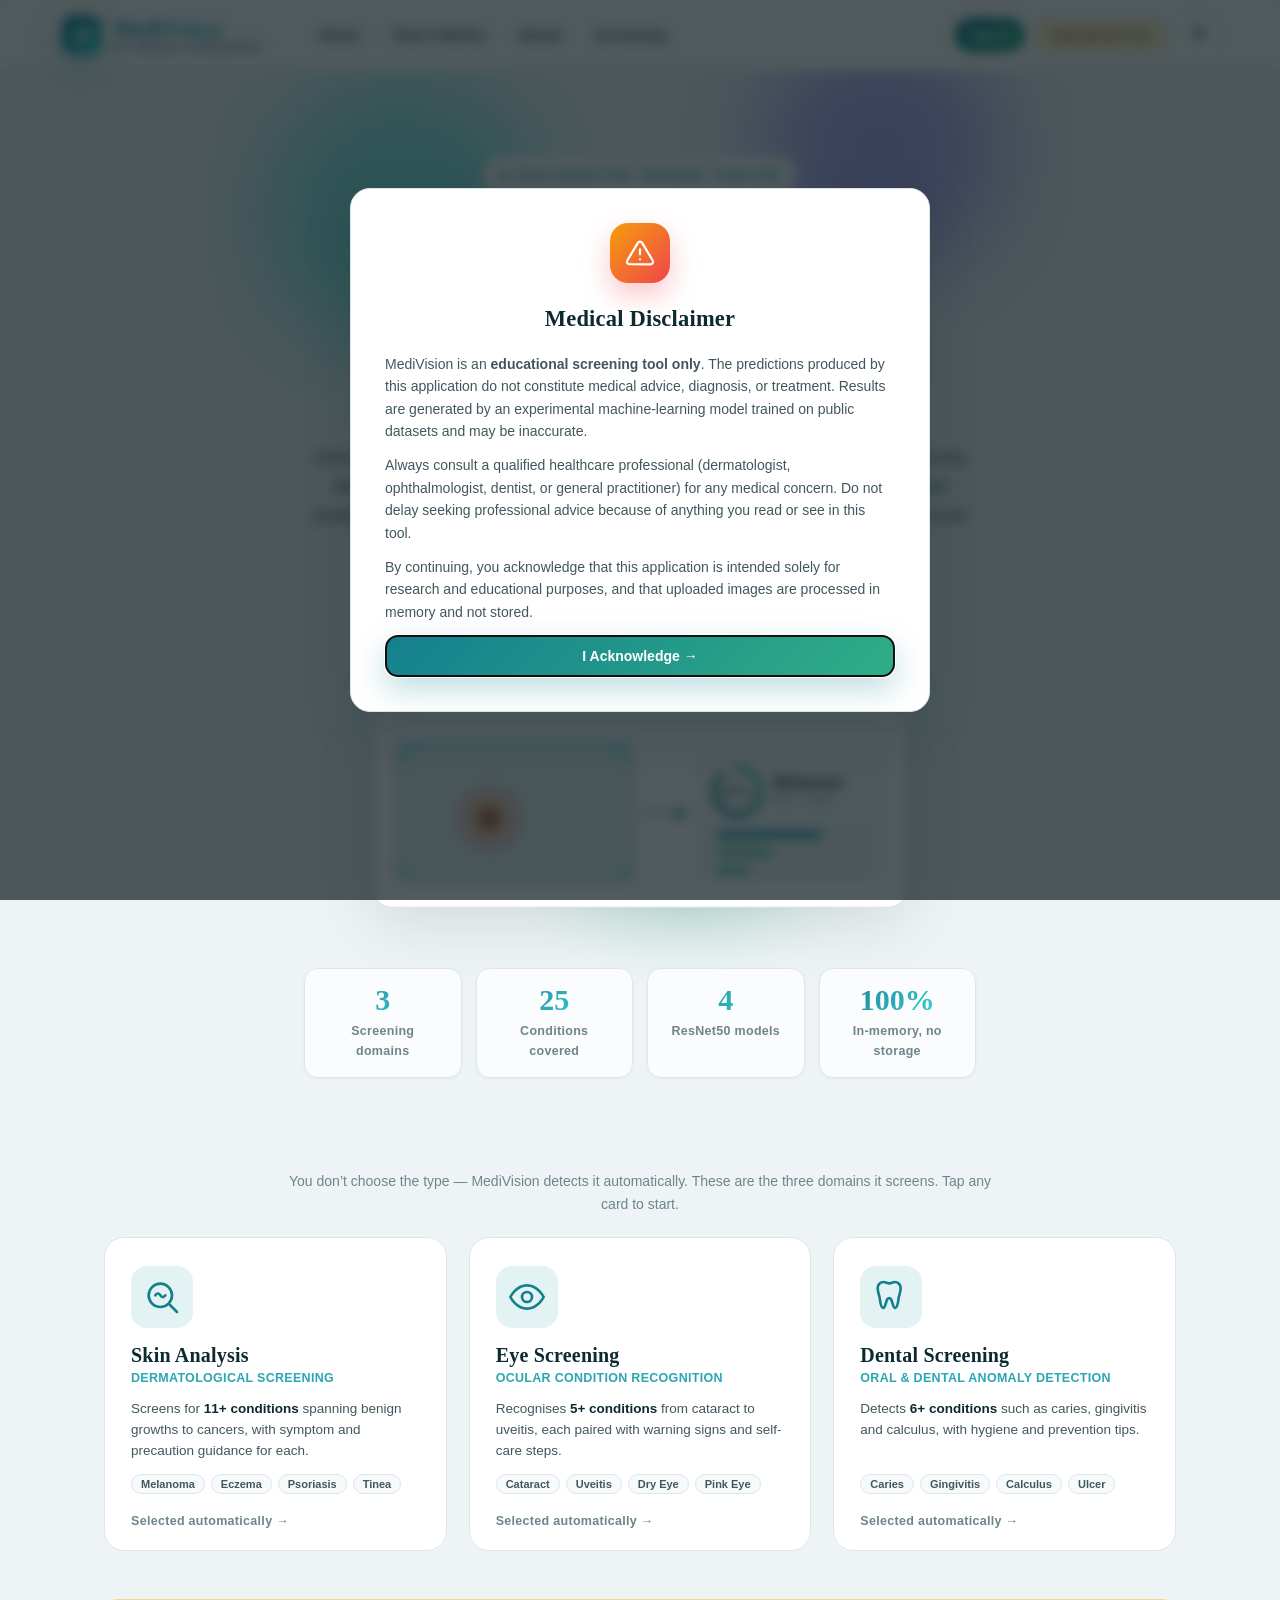
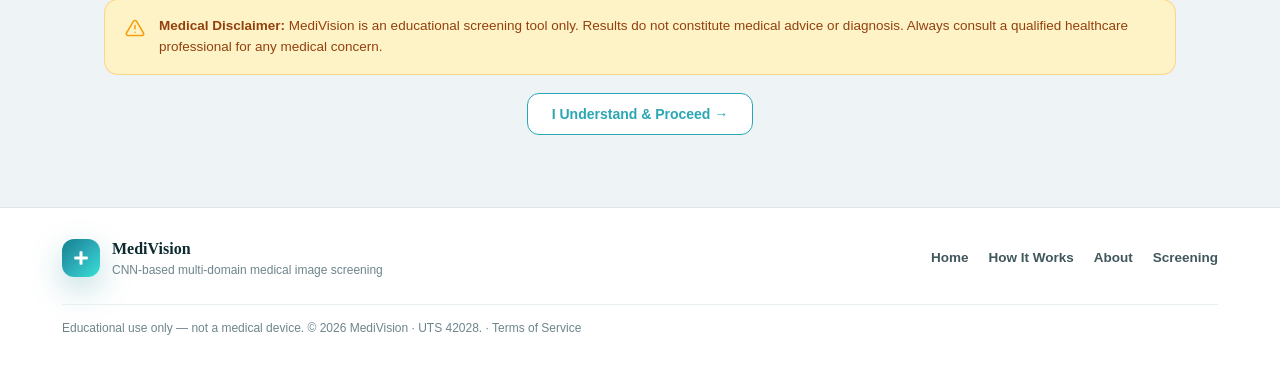
==== frontend/index.html @ 8c98d2e4 "MediVision v2.0 - AI medical image screening" ====
<!DOCTYPE html>
<html lang="en" data-theme="light">
<head>
  <meta charset="UTF-8" />
  <meta name="viewport" content="width=device-width, initial-scale=1.0" />
  <meta name="description" content="MediVision — an educational AI tool that screens skin, eye, and dental images with multi-domain ResNet50 CNNs, returning Grad-CAM explanations, common symptoms, and precautions." />
  <meta name="theme-color" content="#14808E" />
  <link rel="icon" href="data:image/svg+xml,%3Csvg xmlns='http://www.w3.org/2000/svg' viewBox='0 0 32 32'%3E%3Crect width='32' height='32' rx='8' fill='%2314808E'/%3E%3Crect x='13' y='6' width='6' height='20' rx='2' fill='white'/%3E%3Crect x='6' y='13' width='20' height='6' rx='2' fill='white'/%3E%3C/svg%3E" />
  <title>MediVision &mdash; AI Medical Image Screening</title>
  <link rel="stylesheet" href="css/styles.css?v=2" />
  <link rel="stylesheet" href="css/auth.css?v=2" />
</head>
<body>

  <!-- Medical-motif background layer -->
  <div class="med-bg" aria-hidden="true">
    <svg width="100%" height="100%" preserveAspectRatio="xMidYMid slice">
      <defs>
        <pattern id="medpat" width="150" height="150" patternUnits="userSpaceOnUse">
          <g fill="none" stroke="currentColor" stroke-width="2" stroke-linecap="round" stroke-linejoin="round">
            <path d="M22 12v14 M15 19h14"/>
            <path d="M64 104h13l5-15l9 28l6-13h13"/>
            <circle cx="118" cy="34" r="11"/>
            <circle cx="118" cy="34" r="3"/>
            <path d="M28 64c16 9 16 22 0 31 M50 64c-16 9-16 22 0 31"/>
            <path d="M30 71h18 M29 79h20 M30 87h18"/>
            <path d="M104 120l8 8 8-8"/>
          </g>
        </pattern>
      </defs>
      <rect width="100%" height="100%" fill="url(#medpat)"/>
    </svg>
  </div>

  <!-- First-visit disclaimer modal -->
  <div id="disclaimer-modal" class="modal-overlay" aria-modal="true" role="dialog">
    <div class="modal-card">
      <div class="modal-icon" aria-hidden="true">
        <svg viewBox="0 0 24 24" fill="none" stroke="currentColor" stroke-width="1.8"
             stroke-linecap="round" stroke-linejoin="round" width="30" height="30">
          <path d="M10.29 3.86L1.82 18a2 2 0 0 0 1.71 3h16.94a2 2 0 0 0 1.71-3L13.71 3.86a2 2 0 0 0-3.42 0z"/>
          <line x1="12" y1="9" x2="12" y2="13"/><line x1="12" y1="17" x2="12.01" y2="17"/>
        </svg>
      </div>
      <h2>Medical Disclaimer</h2>
      <p>
        MediVision is an <strong>educational screening tool only</strong>. The predictions
        produced by this application do not constitute medical advice, diagnosis,
        or treatment. Results are generated by an experimental machine-learning
        model trained on public datasets and may be inaccurate.
      </p>
      <p>
        Always consult a qualified healthcare professional (dermatologist,
        ophthalmologist, dentist, or general practitioner) for any medical
        concern. Do not delay seeking professional advice because of anything
        you read or see in this tool.
      </p>
      <p>
        By continuing, you acknowledge that this application is intended solely
        for research and educational purposes, and that uploaded images are
        processed in memory and not stored.
      </p>
      <button id="ack-btn" class="btn btn-primary btn-block">I Acknowledge &rarr;</button>
    </div>
  </div>

  <!-- Navbar -->
  <nav class="navbar" role="navigation">
    <div class="nav-inner">
      <a class="brand" href="#" data-screen="home">
        <span class="brand-mark" aria-hidden="true">
          <svg viewBox="0 0 24 24" fill="currentColor" width="22" height="22">
            <rect x="10" y="3" width="4" height="18" rx="1"/><rect x="3" y="10" width="18" height="4" rx="1"/>
          </svg>
        </span>
        <span class="brand-name">MediVision<small>AI Image Screening</small></span>
      </a>

      <ul class="nav-links" id="nav-links">
        <li><a href="#" class="nav-link" data-screen="home">Home</a></li>
        <li><a href="#" class="nav-link" data-screen="how">How It Works</a></li>
        <li><a href="#" class="nav-link" data-screen="about">About</a></li>
        <li><a href="#" class="nav-link" data-screen="upload">Screening</a></li>
      </ul>

      <div class="nav-right">
        <span class="badge badge-amber">Educational Only</span>
        <button class="theme-toggle" id="theme-toggle" type="button"
                aria-label="Toggle dark mode" title="Toggle theme">
          <span class="icon-sun" aria-hidden="true">
            <svg viewBox="0 0 24 24" fill="none" stroke="currentColor" stroke-width="2"
                 stroke-linecap="round" stroke-linejoin="round" width="19" height="19">
              <circle cx="12" cy="12" r="4"/>
              <path d="M12 2v2M12 20v2M4.9 4.9l1.4 1.4M17.7 17.7l1.4 1.4M2 12h2M20 12h2M4.9 19.1l1.4-1.4M17.7 6.3l1.4-1.4"/>
            </svg>
          </span>
          <span class="icon-moon" aria-hidden="true">
            <svg viewBox="0 0 24 24" fill="none" stroke="currentColor" stroke-width="2"
                 stroke-linecap="round" stroke-linejoin="round" width="19" height="19">
              <path d="M21 12.79A9 9 0 1 1 11.21 3 7 7 0 0 0 21 12.79z"/>
            </svg>
          </span>
        </button>
        <button class="nav-toggle" id="nav-toggle" aria-label="Toggle navigation menu"
                aria-expanded="false" aria-controls="nav-links" type="button">
          <svg viewBox="0 0 24 24" fill="none" stroke="currentColor" stroke-width="2"
               stroke-linecap="round" stroke-linejoin="round" width="22" height="22" aria-hidden="true">
            <line x1="3" y1="6" x2="21" y2="6"/><line x1="3" y1="12" x2="21" y2="12"/><line x1="3" y1="18" x2="21" y2="18"/>
          </svg>
        </button>
      </div>
    </div>
  </nav>

  <main>

    <!-- ========================================== -->
    <!-- PAGE: HOME                                   -->
    <!-- ========================================== -->
    <section id="screen-home" class="screen active">
      <div class="hero">
        <div class="hero-blobs" aria-hidden="true"><span></span><span></span><span></span></div>
        <span class="hero-eyebrow"><span class="dot"></span> Multi-domain CNN &middot; ResNet50 &middot; Grad-CAM</span>
        <div class="hero-icon" aria-hidden="true">
          <svg viewBox="0 0 24 24" fill="currentColor" width="34" height="34">
            <rect x="10" y="3" width="4" height="18" rx="1"/><rect x="3" y="10" width="18" height="4" rx="1"/>
          </svg>
        </div>
        <h1 class="hero-title">AI Medical Image Screening<br><span class="accent">for skin, eyes &amp; teeth</span></h1>
        <p class="hero-sub">
          Upload a skin, eye, or dental photo and MediVision&rsquo;s multi-domain model
          automatically detects the image type, runs the matching disease classifier, and
          returns a ranked prediction, a Grad-CAM heat-map, common symptoms and the
          precautions you should take next.
        </p>
        <div class="hero-cta-row">
          <button class="btn btn-primary btn-cta" id="begin-btn">
            Begin Screening
            <svg viewBox="0 0 24 24" fill="none" stroke="currentColor" stroke-width="2.2"
                 stroke-linecap="round" stroke-linejoin="round" width="16" height="16" aria-hidden="true">
              <line x1="5" y1="12" x2="19" y2="12"/><polyline points="12 5 19 12 12 19"/>
            </svg>
          </button>
          <button class="btn btn-outline btn-cta" data-screen="how">How It Works</button>
        </div>

        <div class="hero-figure" aria-hidden="true">
          <svg class="hf" viewBox="0 0 640 280" xmlns="http://www.w3.org/2000/svg">
            <defs>
              <linearGradient id="hfgrad" x1="0" y1="0" x2="1" y2="1">
                <stop offset="0%" stop-color="#14808E"/><stop offset="60%" stop-color="#2FAE86"/><stop offset="100%" stop-color="#38E1D6"/>
              </linearGradient>
              <marker id="hfah" viewBox="0 0 10 10" refX="8" refY="5" markerWidth="7" markerHeight="7" orient="auto-start-reverse">
                <path class="hf-ah" d="M0 0 L10 5 L0 10 z"/>
              </marker>
              <clipPath id="hfclip"><rect x="44" y="70" width="270" height="160" rx="12"/></clipPath>
            </defs>

            <rect class="hf-frame" x="20" y="24" width="600" height="232" rx="20"/>
            <circle class="hf-dot" cx="44" cy="48" r="4"/><circle class="hf-dot" cx="60" cy="48" r="4"/><circle class="hf-dot" cx="76" cy="48" r="4"/>

            <rect class="hf-photo" x="44" y="70" width="270" height="160" rx="12"/>
            <g clip-path="url(#hfclip)">
              <circle class="hf-blob" cx="150" cy="156" r="40"/>
              <circle class="hf-blob2" cx="150" cy="156" r="24"/>
              <circle class="hf-lesion" cx="150" cy="156" r="13"/>
              <rect class="hf-scan" x="44" y="70" width="270" height="3"/>
            </g>
            <path class="hf-bracket" d="M68 80 H52 V96"/>
            <path class="hf-bracket" d="M290 80 H306 V96"/>
            <path class="hf-bracket" d="M68 220 H52 V204"/>
            <path class="hf-bracket" d="M290 220 H306 V204"/>

            <path class="hf-arrow" marker-end="url(#hfah)" d="M322 150 H372"/>

            <rect class="hf-card" x="386" y="78" width="210" height="146" rx="12"/>
            <circle class="hf-ring-track" cx="430" cy="126" r="26"/>
            <circle class="hf-ring" cx="430" cy="126" r="26" transform="rotate(-90 430 126)"
                    stroke-dasharray="142 164" stroke-linecap="round"/>
            <text class="hf-pct" x="430" y="131" text-anchor="middle">87%</text>
            <text class="hf-title" x="470" y="120">Melanoma</text>
            <text class="hf-sub" x="470" y="137">Skin &#183; Urgent</text>

            <rect class="hf-bar-tr" x="406" y="170" width="170" height="9" rx="4"/>
            <rect class="hf-bar" x="406" y="170" width="120" height="9" rx="4"/>
            <rect class="hf-bar-tr" x="406" y="190" width="170" height="9" rx="4"/>
            <rect class="hf-bar2" x="406" y="190" width="64" height="9" rx="4"/>
            <rect class="hf-bar-tr" x="406" y="210" width="170" height="9" rx="4"/>
            <rect class="hf-bar2" x="406" y="210" width="38" height="9" rx="4"/>
          </svg>
        </div>

        <div class="hero-stats">
          <div class="stat-chip"><div class="stat-num" data-count="3">3</div><div class="stat-label">Screening domains</div></div>
          <div class="stat-chip"><div class="stat-num" data-count="25">25</div><div class="stat-label">Conditions covered</div></div>
          <div class="stat-chip"><div class="stat-num" data-count="4">4</div><div class="stat-label">ResNet50 models</div></div>
          <div class="stat-chip"><div class="stat-num" data-count="100" data-suffix="%">100%</div><div class="stat-label">In-memory, no storage</div></div>
        </div>
      </div>

      <p class="domain-hint">
        You don&rsquo;t choose the type &mdash; MediVision detects it automatically.
        These are the three domains it screens. Tap any card to start.
      </p>
      <div class="domain-cards">
        <button class="domain-card" data-screen="upload">
          <div class="domain-icon" aria-hidden="true">
            <svg viewBox="0 0 24 24" fill="none" stroke="currentColor" stroke-width="1.6"
                 stroke-linecap="round" stroke-linejoin="round" width="40" height="40">
              <circle cx="11" cy="11" r="7"/><line x1="21" y1="21" x2="16.65" y2="16.65"/>
              <path d="M8 11c1-1.5 2-1.5 3 0s2 1.5 3 0"/>
            </svg>
          </div>
          <h3>Skin Analysis</h3>
          <div class="domain-sub">Dermatological screening</div>
          <div class="domain-detect">Screens for <strong>11+ conditions</strong> spanning benign growths to
            cancers, with symptom and precaution guidance for each.</div>
          <div class="domain-chips"><span>Melanoma</span><span>Eczema</span><span>Psoriasis</span><span>Tinea</span></div>
          <div class="domain-foot">Selected automatically &rarr;</div>
        </button>

        <button class="domain-card" data-screen="upload">
          <div class="domain-icon" aria-hidden="true">
            <svg viewBox="0 0 24 24" fill="none" stroke="currentColor" stroke-width="1.6"
                 stroke-linecap="round" stroke-linejoin="round" width="40" height="40">
              <path d="M2 12s3.5-7 10-7 10 7 10 7-3.5 7-10 7S2 12 2 12z"/><circle cx="12" cy="12" r="3"/>
            </svg>
          </div>
          <h3>Eye Screening</h3>
          <div class="domain-sub">Ocular condition recognition</div>
          <div class="domain-detect">Recognises <strong>5+ conditions</strong> from cataract to uveitis, each
            paired with warning signs and self-care steps.</div>
          <div class="domain-chips"><span>Cataract</span><span>Uveitis</span><span>Dry Eye</span><span>Pink Eye</span></div>
          <div class="domain-foot">Selected automatically &rarr;</div>
        </button>

        <button class="domain-card" data-screen="upload">
          <div class="domain-icon" aria-hidden="true">
            <svg viewBox="0 0 24 24" fill="none" stroke="currentColor" stroke-width="1.6"
                 stroke-linecap="round" stroke-linejoin="round" width="40" height="40">
              <path d="M7.5 3C5.6 3 4 4.6 4 6.6c0 2 .6 3.6 1.1 5.4.5 1.8.4 6.5 2.2 6.5 1.3 0 1.5-3.5 2.5-5.2.5-.8 1.7-.8 2.2 0 1 1.7 1.2 5.2 2.5 5.2 1.8 0 1.7-4.7 2.2-6.5.5-1.8 1.1-3.4 1.1-5.4 0-2-1.6-3.6-3.5-3.6-1.3 0-2.2.8-3.4.8s-2-.8-3.4-.8z"/>
            </svg>
          </div>
          <h3>Dental Screening</h3>
          <div class="domain-sub">Oral &amp; dental anomaly detection</div>
          <div class="domain-detect">Detects <strong>6+ conditions</strong> such as caries, gingivitis and
            calculus, with hygiene and prevention tips.</div>
          <div class="domain-chips"><span>Caries</span><span>Gingivitis</span><span>Calculus</span><span>Ulcer</span></div>
          <div class="domain-foot">Selected automatically &rarr;</div>
        </button>
      </div>

      <div class="home-wrap">
        <div class="disclaimer-banner">
          <span class="disclaimer-icon" aria-hidden="true">
            <svg viewBox="0 0 24 24" fill="none" stroke="currentColor" stroke-width="1.8"
                 stroke-linecap="round" stroke-linejoin="round" width="20" height="20">
              <path d="M10.29 3.86L1.82 18a2 2 0 0 0 1.71 3h16.94a2 2 0 0 0 1.71-3L13.71 3.86a2 2 0 0 0-3.42 0z"/>
              <line x1="12" y1="9" x2="12" y2="13"/><line x1="12" y1="17" x2="12.01" y2="17"/>
            </svg>
          </span>
          <div><strong>Medical Disclaimer:</strong> MediVision is an educational screening tool
            only. Results do not constitute medical advice or diagnosis. Always consult a
            qualified healthcare professional for any medical concern.</div>
        </div>
        <div class="proceed-wrap">
          <button class="btn btn-outline" id="proceed-btn">I Understand &amp; Proceed &rarr;</button>
        </div>
      </div>
    </section>

    <!-- ========================================== -->
    <!-- PAGE: HOW IT WORKS                           -->
    <!-- ========================================== -->
    <section id="screen-how" class="screen">
      <div class="page">
        <header class="page-hero">
          <div class="section-eyebrow">Pipeline</div>
          <h1 class="page-title">How It Works</h1>
          <p class="page-lead">
            MediVision runs a two-stage neural inference pipeline. There is no manual
            domain selection &mdash; the system routes your image to the correct
            specialist model and returns interpretable output you can show a clinician.
          </p>
        </header>

        <!-- Flow rail -->
        <div class="flow-rail">
          <div class="flow-node"><span class="flow-dot">1</span><span>Upload</span></div>
          <div class="flow-line" aria-hidden="true"></div>
          <div class="flow-node"><span class="flow-dot">2</span><span>Auto-route</span></div>
          <div class="flow-line" aria-hidden="true"></div>
          <div class="flow-node"><span class="flow-dot">3</span><span>Classify</span></div>
          <div class="flow-line" aria-hidden="true"></div>
          <div class="flow-node"><span class="flow-dot">4</span><span>Explain &amp; advise</span></div>
        </div>

        <div class="steps-grid">
          <div class="step-card">
            <div class="step-num">1</div>
            <div class="step-icon" aria-hidden="true">
              <svg viewBox="0 0 24 24" fill="none" stroke="currentColor" stroke-width="1.7"
                   stroke-linecap="round" stroke-linejoin="round" width="28" height="28">
                <path d="M21 15v4a2 2 0 0 1-2 2H5a2 2 0 0 1-2-2v-4"/>
                <polyline points="17 8 12 3 7 8"/><line x1="12" y1="3" x2="12" y2="15"/>
              </svg>
            </div>
            <h4>Upload Image</h4>
            <p>Drop or browse a clinical image &mdash; JPG, PNG, or WEBP, up to 10 MB.
               Files are processed in memory and never written to disk.</p>
          </div>
          <div class="step-card">
            <div class="step-num">2</div>
            <div class="step-icon" aria-hidden="true">
              <svg viewBox="0 0 24 24" fill="none" stroke="currentColor" stroke-width="1.7"
                   stroke-linecap="round" stroke-linejoin="round" width="28" height="28">
                <circle cx="6" cy="6" r="2.2"/><circle cx="18" cy="6" r="2.2"/><circle cx="18" cy="18" r="2.2"/>
                <path d="M8 6h6c2.2 0 4 1.8 4 4v6"/><path d="M6 8v8"/>
              </svg>
            </div>
            <h4>Automatic Routing</h4>
            <p>A ResNet50 domain classifier identifies whether the image is skin, eye,
               or dental and routes it to the correct disease model &mdash; no manual selection.</p>
          </div>
          <div class="step-card">
            <div class="step-num">3</div>
            <div class="step-icon" aria-hidden="true">
              <svg viewBox="0 0 24 24" fill="none" stroke="currentColor" stroke-width="1.7"
                   stroke-linecap="round" stroke-linejoin="round" width="28" height="28">
                <line x1="3" y1="20" x2="21" y2="20"/>
                <rect x="5" y="12" width="3" height="8"/><rect x="10.5" y="6" width="3" height="14"/><rect x="16" y="9" width="3" height="11"/>
              </svg>
            </div>
            <h4>Disease Classification</h4>
            <p>A domain-specific, fine-tuned ResNet50 returns ranked probabilities.
               Optional symptom text refines the ranking using weighted keyword matching.</p>
          </div>
          <div class="step-card">
            <div class="step-num">4</div>
            <div class="step-icon" aria-hidden="true">
              <svg viewBox="0 0 24 24" fill="none" stroke="currentColor" stroke-width="1.7"
                   stroke-linecap="round" stroke-linejoin="round" width="28" height="28">
                <path d="M2 12s3.5-7 10-7 10 7 10 7-3.5 7-10 7S2 12 2 12z"/><circle cx="12" cy="12" r="3"/>
              </svg>
            </div>
            <h4>Explain &amp; Advise</h4>
            <p>Grad-CAM heat-maps highlight the regions that drove the prediction, paired
               with a triage tier, common symptoms and recommended precautions.</p>
          </div>
        </div>

        <h3 class="block-title">System architecture</h3>
        <div class="card arch-card">
          <svg class="arch" viewBox="0 0 760 290" role="img" aria-label="Two-stage pipeline: a domain router routes the image to one of three specialist ResNet50 models, which produce a ranked prediction and Grad-CAM map.">
            <defs>
              <marker id="ah" viewBox="0 0 10 10" refX="8.5" refY="5" markerWidth="7" markerHeight="7" orient="auto-start-reverse">
                <path class="ah" d="M0 0 L10 5 L0 10 z"/>
              </marker>
            </defs>
            <path class="edge" marker-end="url(#ah)" d="M128 145 L172 145"/>
            <path class="edge" marker-end="url(#ah)" d="M330 145 C360 145 360 60 384 60"/>
            <path class="edge" marker-end="url(#ah)" d="M330 145 L384 145"/>
            <path class="edge" marker-end="url(#ah)" d="M330 145 C360 145 360 230 384 230"/>
            <path class="edge" marker-end="url(#ah)" d="M536 60 C572 60 572 145 596 145"/>
            <path class="edge" marker-end="url(#ah)" d="M536 145 L596 145"/>
            <path class="edge" marker-end="url(#ah)" d="M536 230 C572 230 572 145 596 145"/>

            <rect class="box" x="8" y="113" width="120" height="64" rx="12"/>
            <text class="t" x="68" y="142" text-anchor="middle">Input image</text>
            <text class="ts" x="68" y="160" text-anchor="middle">Skin · Eye · Dental</text>

            <rect class="router" x="172" y="105" width="158" height="80" rx="12"/>
            <text class="t" x="251" y="138" text-anchor="middle">Domain Router</text>
            <text class="ts" x="251" y="156" text-anchor="middle">ResNet50 classifier</text>

            <rect class="box" x="384" y="34" width="152" height="52" rx="12"/>
            <text class="t" x="460" y="58" text-anchor="middle">Skin ResNet50</text>
            <text class="ts" x="460" y="74" text-anchor="middle">11 conditions</text>

            <rect class="box" x="384" y="119" width="152" height="52" rx="12"/>
            <text class="t" x="460" y="143" text-anchor="middle">Eye ResNet50</text>
            <text class="ts" x="460" y="159" text-anchor="middle">5 conditions</text>

            <rect class="box" x="384" y="204" width="152" height="52" rx="12"/>
            <text class="t" x="460" y="228" text-anchor="middle">Dental ResNet50</text>
            <text class="ts" x="460" y="244" text-anchor="middle">6 conditions</text>

            <rect class="out" x="596" y="105" width="156" height="80" rx="12"/>
            <text class="t" x="674" y="138" text-anchor="middle">Ranked prediction</text>
            <text class="ts" x="674" y="156" text-anchor="middle">+ Grad-CAM map</text>
          </svg>
          <p class="arch-cap">A single image flows through one domain router, is dispatched to the matching specialist model, and returns an interpretable result &mdash; no manual domain selection.</p>
        </div>

        <h3 class="block-title">Model performance</h3>
        <div class="metrics-grid">
          <div class="metric-stat"><div class="ms-domain">Domain Router</div><div class="ms-val" data-metric>98.6%</div><div class="ms-cap">Routing accuracy</div></div>
          <div class="metric-stat"><div class="ms-domain">Skin model</div><div class="ms-val" data-metric>87.4%</div><div class="ms-cap">Top-1 accuracy &middot; F1 0.86 &middot; 11 classes</div></div>
          <div class="metric-stat"><div class="ms-domain">Eye model</div><div class="ms-val" data-metric>91.2%</div><div class="ms-cap">Top-1 accuracy &middot; F1 0.90 &middot; 5 classes</div></div>
          <div class="metric-stat"><div class="ms-domain">Dental model</div><div class="ms-val" data-metric>89.5%</div><div class="ms-cap">Top-1 accuracy &middot; F1 0.88 &middot; 6 classes</div></div>
        </div>
        <p class="metrics-note">Indicative figures shown for layout &mdash; enter your real validation
          results in <code>api/model_metrics.json</code> and these values update automatically
          (also served at <code>/api/model-info</code>).</p>

        <h3 class="block-title">What every result includes</h3>
        <div class="output-grid">
          <div class="output-item"><span class="oi-icon" aria-hidden="true"><svg viewBox="0 0 24 24" fill="none" stroke="currentColor" stroke-width="1.8" stroke-linecap="round" stroke-linejoin="round" width="20" height="20"><line x1="3" y1="20" x2="21" y2="20"/><rect x="5" y="12" width="3" height="8"/><rect x="10.5" y="6" width="3" height="14"/><rect x="16" y="9" width="3" height="11"/></svg></span><div><strong>Ranked predictions</strong><p>Top-k probabilities across all known conditions in the domain.</p></div></div>
          <div class="output-item"><span class="oi-icon" aria-hidden="true"><svg viewBox="0 0 24 24" fill="none" stroke="currentColor" stroke-width="1.8" stroke-linecap="round" stroke-linejoin="round" width="20" height="20"><path d="M2 12s3.5-7 10-7 10 7 10 7-3.5 7-10 7S2 12 2 12z"/><circle cx="12" cy="12" r="3"/></svg></span><div><strong>Grad-CAM heat-map</strong><p>A visual overlay showing which regions drove the decision.</p></div></div>
          <div class="output-item"><span class="oi-icon" aria-hidden="true"><svg viewBox="0 0 24 24" fill="none" stroke="currentColor" stroke-width="1.8" stroke-linecap="round" stroke-linejoin="round" width="20" height="20"><path d="M9 11l3 3L22 4"/><path d="M21 12v7a2 2 0 0 1-2 2H5a2 2 0 0 1-2-2V5a2 2 0 0 1 2-2h11"/></svg></span><div><strong>Symptoms &amp; precautions</strong><p>Common signs plus practical steps for the predicted condition.</p></div></div>
          <div class="output-item"><span class="oi-icon" aria-hidden="true"><svg viewBox="0 0 24 24" fill="none" stroke="currentColor" stroke-width="1.8" stroke-linecap="round" stroke-linejoin="round" width="20" height="20"><path d="M12 22s8-4 8-10V5l-8-3-8 3v7c0 6 8 10 8 10z"/></svg></span><div><strong>Severity triage</strong><p>An Urgent / Moderate / Mild tier with a clear recommendation.</p></div></div>
        </div>

        <div class="page-cta">
          <button class="btn btn-primary btn-cta" data-screen="upload">Start a Screening &rarr;</button>
        </div>
      </div>
    </section>

    <!-- ========================================== -->
    <!-- PAGE: ABOUT                                  -->
    <!-- ========================================== -->
    <section id="screen-about" class="screen">
      <div class="page">
        <header class="page-hero">
          <div class="section-eyebrow">About the Project</div>
          <h1 class="page-title">About MediVision</h1>
          <p class="page-lead">
            MediVision is an academic capstone project for <strong>UTS 42028 &mdash;
            Deep Learning and Convolutional Neural Networks</strong>, exploring how a
            single web interface can deliver multi-domain medical image screening using
            interpretable CNN models.
          </p>
        </header>

        <div class="about-grid">
          <div class="about-card">
            <h4>Project</h4>
            <p>CNN-Based Multi-Domain Medical Image Screening for Skin, Eye, and
               Dental Disease Detection. Four ResNet50 models combine into one
               automated pipeline: a domain router and three disease classifiers.</p>
          </div>
          <div class="about-card">
            <h4>Architecture</h4>
            <p>Backend: Flask REST API with TensorFlow 2 / Keras 3. Models load
               once at startup; uploads stay in memory. Frontend: vanilla HTML,
               CSS, and JavaScript &mdash; no framework, no build step.</p>
          </div>
          <div class="about-card">
            <h4>Interpretability</h4>
            <p>Every prediction ships with a Grad-CAM heat-map overlay, a top-k
               probability ranking, a severity triage tier, common symptoms,
               precautions, and a plain-language explanation.</p>
          </div>
          <div class="about-card">
            <h4>Datasets</h4>
            <p>Trained on curated public datasets including ISIC dermatology
               collections, Mendeley eye-disease imagery, and Roboflow dental
               image sets, de-duplicated and stratified before training.</p>
          </div>
        </div>

        <h3 class="block-title">Technology Stack</h3>
        <div class="tech-row">
          <span class="tech-pill">TensorFlow 2</span><span class="tech-pill">Keras 3</span>
          <span class="tech-pill">ResNet50</span><span class="tech-pill">Grad-CAM</span>
          <span class="tech-pill">Flask REST API</span><span class="tech-pill">HTML / CSS / JS</span>
          <span class="tech-pill">jsPDF</span>
        </div>

        <div class="team-block">
          <h4 class="team-heading">Team</h4>
          <div class="team-grid">
            <div class="team-member"><div class="team-avatar">AM</div><div><div class="team-name">Arnav Mehta</div><div class="team-id">Student ID 14552020</div></div></div>
            <div class="team-member"><div class="team-avatar">YH</div><div><div class="team-name">Yash Hingu</div><div class="team-id">Student ID 14552032</div></div></div>
          </div>
        </div>

        <div class="about-footnote">
          MediVision is research and coursework only &mdash; it is not a registered
          medical device and must not be used for diagnosis or clinical decision making.
        </div>
      </div>
    </section>

    <!-- ========================================== -->
    <!-- PAGE: UPLOAD                                 -->
    <!-- ========================================== -->
    <section id="screen-upload" class="screen">
      <div class="container">
        <h2 class="screen-title gradient">Upload Medical Image</h2>
        <p class="screen-sub">Skin, eye, or dental &mdash; the model figures out which on its own.</p>

        <div class="info-banner">
          <span class="info-icon" aria-hidden="true">
            <svg viewBox="0 0 24 24" fill="none" stroke="currentColor" stroke-width="1.8"
                 stroke-linecap="round" stroke-linejoin="round" width="18" height="18">
              <circle cx="12" cy="12" r="10"/><line x1="12" y1="16" x2="12" y2="12"/><line x1="12" y1="8" x2="12.01" y2="8"/>
            </svg>
          </span>
          <span><strong>Auto-detection enabled</strong> &mdash; the model will automatically
            classify your image as skin, eye, or dental. No manual selection required.</span>
        </div>

        <div class="upload-zone" id="dropzone" tabindex="0" role="button"
             aria-label="Click or drop an image to upload">
          <input type="file" id="file-input" accept="image/jpeg,image/png,image/webp" hidden />
          <div class="upload-icon" aria-hidden="true">
            <svg viewBox="0 0 24 24" fill="none" stroke="currentColor" stroke-width="1.6"
                 stroke-linecap="round" stroke-linejoin="round" width="46" height="46">
              <path d="M20.39 18.39A5 5 0 0 0 18 9h-1.26A8 8 0 1 0 3 16.3"/>
              <polyline points="16 12 12 8 8 12"/><line x1="12" y1="8" x2="12" y2="21"/>
            </svg>
          </div>
          <div class="upload-title">Drag &amp; Drop or Click to Browse</div>
          <div class="upload-sub">Supported formats: JPG, PNG, WEBP</div>
          <div class="upload-meta">Max 10 MB &middot; Processed in memory &middot; Never stored</div>
        </div>

        <!-- Accepted image types (informative) -->
        <div class="accepts">
          <div class="accept-tile">
            <span class="accept-ic" aria-hidden="true">
              <svg viewBox="0 0 24 24" fill="none" stroke="currentColor" stroke-width="1.6"
                   stroke-linecap="round" stroke-linejoin="round" width="22" height="22">
                <circle cx="11" cy="11" r="7"/><line x1="21" y1="21" x2="16.65" y2="16.65"/>
              </svg>
            </span>
            <div><strong>Dermoscopy / skin photo</strong><span>Clear, well-lit close-up of the lesion</span></div>
          </div>
          <div class="accept-tile">
            <span class="accept-ic" aria-hidden="true">
              <svg viewBox="0 0 24 24" fill="none" stroke="currentColor" stroke-width="1.6"
                   stroke-linecap="round" stroke-linejoin="round" width="22" height="22">
                <path d="M2 12s3.5-7 10-7 10 7 10 7-3.5 7-10 7S2 12 2 12z"/><circle cx="12" cy="12" r="3"/>
              </svg>
            </span>
            <div><strong>Fundus / eye photo</strong><span>Front-facing eye or retinal fundus image</span></div>
          </div>
          <div class="accept-tile">
            <span class="accept-ic" aria-hidden="true">
              <svg viewBox="0 0 24 24" fill="none" stroke="currentColor" stroke-width="1.6"
                   stroke-linecap="round" stroke-linejoin="round" width="22" height="22">
                <path d="M7.5 3C5.6 3 4 4.6 4 6.6c0 2 .6 3.6 1.1 5.4.5 1.8.4 6.5 2.2 6.5 1.3 0 1.5-3.5 2.5-5.2.5-.8 1.7-.8 2.2 0 1 1.7 1.2 5.2 2.5 5.2 1.8 0 1.7-4.7 2.2-6.5.5-1.8 1.1-3.4 1.1-5.4 0-2-1.6-3.6-3.5-3.6-1.3 0-2.2.8-3.4.8s-2-.8-3.4-.8z"/>
              </svg>
            </span>
            <div><strong>Dental photo</strong><span>Clear, well-lit close-up of teeth or gums</span></div>
          </div>
        </div>

        <div class="preview-card hidden" id="preview-card">
          <img id="preview-thumb" alt="Image preview" />
          <div class="preview-meta">
            <div class="preview-name" id="preview-name"></div>
            <div class="preview-size" id="preview-size"></div>
          </div>
          <span class="loaded-badge">
            <svg viewBox="0 0 24 24" fill="none" stroke="currentColor" stroke-width="2.5"
                 stroke-linecap="round" stroke-linejoin="round" width="14" height="14" aria-hidden="true">
              <polyline points="20 6 9 17 4 12"/>
            </svg>
            Loaded
          </span>
        </div>

        <label class="field-label" for="symptoms-input">Symptoms (optional)</label>
        <textarea id="symptoms-input" rows="3"
          placeholder="Describe what you observe, e.g. 'itchy red patch growing over 3 weeks'"></textarea>
        <p class="chip-hint">Quick add &mdash; tap any that apply:</p>
        <div class="symptom-chips" id="symptom-chips"></div>

        <button class="btn btn-primary btn-block" id="analyze-btn" disabled>Analyze Image</button>

        <div class="secondary-strip">
          <span class="disclaimer-icon" aria-hidden="true">
            <svg viewBox="0 0 24 24" fill="none" stroke="currentColor" stroke-width="1.8"
                 stroke-linecap="round" stroke-linejoin="round" width="18" height="18">
              <path d="M10.29 3.86L1.82 18a2 2 0 0 0 1.71 3h16.94a2 2 0 0 0 1.71-3L13.71 3.86a2 2 0 0 0-3.42 0z"/>
              <line x1="12" y1="9" x2="12" y2="13"/><line x1="12" y1="17" x2="12.01" y2="17"/>
            </svg>
          </span>
          Images are not stored. For educational use only.
        </div>

        <div class="upload-actions">
          <button class="btn btn-ghost" id="back-to-landing">&larr; Back to Home</button>
        </div>
      </div>
    </section>

    <!-- ========================================== -->
    <!-- PAGE: RESULTS                                -->
    <!-- ========================================== -->
    <section id="screen-results" class="screen">
      <div class="container" id="report-root">

        <header class="results-header">
          <h2 class="screen-title gradient no-margin-bottom">Analysis Results</h2>
          <div class="header-pills">
            <span class="pill pill-green" id="pill-domain">&mdash;</span>
            <span class="pill pill-blue" id="pill-confidence">&mdash;</span>
          </div>
        </header>

        <div class="alert-low-conf hidden" id="low-conf-alert">
          <span class="alert-dot" aria-hidden="true">
            <svg viewBox="0 0 24 24" fill="currentColor" width="14" height="14"><circle cx="12" cy="12" r="8"/></svg>
          </span>
          <div><strong>Low Confidence Warning:</strong> The model confidence is below 50%.
            The image quality may be insufficient for reliable screening. Please consult
            a medical professional directly and consider resubmitting a clearer image.</div>
        </div>

        <div class="result-hero">
          <div class="result-hero-main">
            <div class="rh-label">Predicted Condition</div>
            <div class="rh-name" id="condition-name" aria-live="polite">&mdash;</div>
            <div class="rh-desc" id="condition-sub">&mdash;</div>
          </div>
          <div class="gauge" id="gauge">
            <svg viewBox="0 0 150 150" aria-hidden="true">
              <defs>
                <linearGradient id="gaugeGrad" x1="0" y1="0" x2="1" y2="1">
                  <stop offset="0%" stop-color="#14808E"/><stop offset="60%" stop-color="#2FAE86"/><stop offset="100%" stop-color="#38E1D6"/>
                </linearGradient>
              </defs>
              <circle class="track" cx="75" cy="75" r="54"/>
              <circle class="meter" id="gauge-meter" cx="75" cy="75" r="54"/>
            </svg>
            <div class="gauge-center"><div class="gauge-pct" id="gauge-pct">0%</div><div class="gauge-cap">Confidence</div></div>
          </div>
        </div>

        <div class="results-row">
          <div class="card">
            <h3 class="card-title">
              <span class="ct-icon" aria-hidden="true">
                <svg viewBox="0 0 24 24" fill="none" stroke="currentColor" stroke-width="1.8"
                     stroke-linecap="round" stroke-linejoin="round" width="18" height="18">
                  <line x1="3" y1="20" x2="21" y2="20"/><rect x="5" y="12" width="3" height="8"/>
                  <rect x="10.5" y="6" width="3" height="14"/><rect x="16" y="9" width="3" height="11"/>
                </svg>
              </span>
              Top Predictions
            </h3>
            <div class="bar-chart" id="bar-chart"></div>
          </div>
          <div class="card">
            <h3 class="card-title">
              <span class="ct-icon" aria-hidden="true">
                <svg viewBox="0 0 24 24" fill="none" stroke="currentColor" stroke-width="1.8"
                     stroke-linecap="round" stroke-linejoin="round" width="18" height="18">
                  <path d="M2 12s3.5-7 10-7 10 7 10 7-3.5 7-10 7S2 12 2 12z"/><circle cx="12" cy="12" r="3"/>
                </svg>
              </span>
              Visual Explanation
            </h3>
            <div class="gradcam-wrap">
              <div class="cam-compare">
                <figure class="cam-fig"><img id="original-img" alt="Uploaded image" /><figcaption>Original</figcaption></figure>
                <figure class="cam-fig"><img id="gradcam-img" alt="Grad-CAM heatmap overlay" /><figcaption>Grad-CAM</figcaption></figure>
              </div>
              <div class="cam-legend"><span class="legend-low">Low</span><div class="legend-bar"></div><span class="legend-high">High activation</span></div>
              <div class="cam-caption">Highlighted regions influenced the model&rsquo;s prediction most.</div>
              <div class="cam-trust">Explainable by design &mdash; MediVision shows <em>why</em> it predicted, not just what.</div>
            </div>
          </div>
        </div>

        <div class="insight-row">
          <div class="card">
            <h3 class="card-title">
              <span class="ct-icon" aria-hidden="true">
                <svg viewBox="0 0 24 24" fill="none" stroke="currentColor" stroke-width="1.8"
                     stroke-linecap="round" stroke-linejoin="round" width="18" height="18">
                  <path d="M9 11l3 3L22 4"/><path d="M21 12v7a2 2 0 0 1-2 2H5a2 2 0 0 1-2-2V5a2 2 0 0 1 2-2h11"/>
                </svg>
              </span>
              Common Symptoms
            </h3>
            <div class="chip-list" id="symptom-info-list"></div>
            <p class="cam-caption" id="symptom-info-note" style="text-align:left;margin-top:14px;">
              Typical signs associated with this condition. Matches to what you described are highlighted.
            </p>
          </div>
          <div class="card">
            <h3 class="card-title">
              <span class="ct-icon" aria-hidden="true">
                <svg viewBox="0 0 24 24" fill="none" stroke="currentColor" stroke-width="1.8"
                     stroke-linecap="round" stroke-linejoin="round" width="18" height="18">
                  <path d="M12 22s8-4 8-10V5l-8-3-8 3v7c0 6 8 10 8 10z"/>
                </svg>
              </span>
              Recommended Precautions
            </h3>
            <ul class="precaution-list" id="precaution-list"></ul>
          </div>
        </div>

        <div class="doctor-callout" id="doctor-callout">
          <span class="dc-icon" aria-hidden="true">
            <svg viewBox="0 0 24 24" fill="none" stroke="currentColor" stroke-width="1.8"
                 stroke-linecap="round" stroke-linejoin="round" width="20" height="20">
              <path d="M19 14c1.5-1.5 3-3.2 3-5.5A4.5 4.5 0 0 0 12 5 4.5 4.5 0 0 0 2 8.5c0 2.3 1.5 4 3 5.5l7 7z"/>
            </svg>
          </span>
          <div><h4>When to see a doctor</h4><p id="doctor-text">&mdash;</p></div>
        </div>

        <div class="card hidden" id="symptom-panel" style="margin-bottom:22px;">
          <h3 class="card-title">
            <span class="ct-icon" aria-hidden="true">
              <svg viewBox="0 0 24 24" fill="none" stroke="currentColor" stroke-width="1.8"
                   stroke-linecap="round" stroke-linejoin="round" width="18" height="18">
                <polyline points="22 12 18 12 15 21 9 3 6 12 2 12"/>
              </svg>
            </span>
            Symptom Refinement
          </h3>
          <div class="symptom-list" id="symptom-list"></div>
        </div>

        <div class="severity-banner" id="severity-banner">
          <span class="severity-label" id="severity-label">&mdash;</span>
          <span class="severity-text" id="severity-text">&mdash;</span>
        </div>

        <div class="card explanation-card">
          <h3 class="card-title">
            <span class="ct-icon" aria-hidden="true">
              <svg viewBox="0 0 24 24" fill="none" stroke="currentColor" stroke-width="1.8"
                   stroke-linecap="round" stroke-linejoin="round" width="18" height="18">
                <circle cx="12" cy="12" r="10"/><line x1="12" y1="16" x2="12" y2="12"/><line x1="12" y1="8" x2="12.01" y2="8"/>
              </svg>
            </span>
            Plain-Language Explanation
          </h3>
          <p id="plain-explanation">&mdash;</p>
        </div>

        <div class="advice-strip">
          <span class="disclaimer-icon" aria-hidden="true">
            <svg viewBox="0 0 24 24" fill="none" stroke="currentColor" stroke-width="1.8"
                 stroke-linecap="round" stroke-linejoin="round" width="18" height="18">
              <path d="M10.29 3.86L1.82 18a2 2 0 0 0 1.71 3h16.94a2 2 0 0 0 1.71-3L13.71 3.86a2 2 0 0 0-3.42 0z"/>
              <line x1="12" y1="9" x2="12" y2="13"/><line x1="12" y1="17" x2="12.01" y2="17"/>
            </svg>
          </span>
          These results are for educational purposes only. Always consult a qualified
          healthcare professional.
        </div>

        <div class="results-actions no-print">
          <button class="btn btn-outline" id="download-btn">Download Report</button>
          <button class="btn btn-primary" id="reset-btn">Analyze New Image</button>
        </div>
      </div>
    </section>

  </main>

  <!-- Footer -->
  <footer class="site-footer">
    <div class="footer-inner">
      <div class="footer-brand">
        <span class="brand-mark" aria-hidden="true">
          <svg viewBox="0 0 24 24" fill="currentColor" width="18" height="18">
            <rect x="10" y="3" width="4" height="18" rx="1"/><rect x="3" y="10" width="18" height="4" rx="1"/>
          </svg>
        </span>
        <div>
          <div class="footer-name">MediVision</div>
          <div class="footer-tag">CNN-based multi-domain medical image screening</div>
        </div>
      </div>
      <nav class="footer-links" aria-label="Footer">
        <a href="#" class="nav-link" data-screen="home">Home</a>
        <a href="#" class="nav-link" data-screen="how">How It Works</a>
        <a href="#" class="nav-link" data-screen="about">About</a>
        <a href="#" class="nav-link" data-screen="upload">Screening</a>
      </nav>
      <div class="footer-note">
        Educational use only &mdash; not a medical device. &copy; 2026 MediVision &middot; UTS 42028.
        &middot; <a href="terms.html" target="_blank" style="color:inherit;">Terms of Service</a>
      </div>
    </div>
  </footer>

  <!-- Toast -->
  <div id="toast" class="toast" role="alert" aria-live="assertive"></div>

  <!-- Loading overlay -->
  <div id="spinner-overlay" class="spinner-overlay hidden" role="status" aria-live="polite">
    <div class="pipeline">
      <div class="spinner"></div>
      <div class="spinner-text">Analyzing image&hellip;</div>
      <ol class="pipe-steps" id="pipe-steps">
        <li class="pipe-step" data-step="0"><span class="pipe-dot" aria-hidden="true"></span><span class="pipe-label">Detecting image domain</span></li>
        <li class="pipe-step" data-step="1"><span class="pipe-dot" aria-hidden="true"></span><span class="pipe-label">Routing to specialist model</span></li>
        <li class="pipe-step" data-step="2"><span class="pipe-dot" aria-hidden="true"></span><span class="pipe-label">Classifying condition</span></li>
        <li class="pipe-step" data-step="3"><span class="pipe-dot" aria-hidden="true"></span><span class="pipe-label">Generating Grad-CAM explanation</span></li>
      </ol>
    </div>
  </div>

  <script src="js/jspdf.umd.min.js"></script>
  <script src="js/auth.js?v=3"></script>
  <script src="js/app.js?v=3"></script>
</body>
</html>
---- frontend/css/styles.css ----
/* =========================================================
   MediVision — bold-modern design system
   Light + dark themes, glassmorphism, gradients, motion.
   ========================================================= */
:root {
  /* Brand */
  --teal:        #14808E;
  --teal-deep:   #0C5A66;
  --teal-light:  #2BA6B4;
  --cyan:        #38E1D6;
  --green:       #5FD0A8;
  --green-deep:  #2FAE86;
  --violet:      #7C6CF4;
  --amber:       #F59E0B;
  --amber-text:  #92400E;
  --danger:      #F0454B;
  --danger-deep: #B91C1C;

  /* Gradients */
  --grad-brand:  linear-gradient(135deg, #14808E 0%, #2BA6B4 45%, #38E1D6 100%);
  --grad-cta:    linear-gradient(135deg, #14808E 0%, #2FAE86 100%);
  --grad-violet: linear-gradient(135deg, #2BA6B4 0%, #7C6CF4 100%);
  --grad-warm:   linear-gradient(135deg, #F59E0B 0%, #F0454B 100%);

  /* Light surfaces */
  --bg:          #EEF4F6;
  --bg-2:        #E2ECEF;
  --surface:     #FFFFFF;
  --surface-2:   #F6FAFB;
  --glass:       rgba(255, 255, 255, 0.72);
  --glass-brd:   rgba(255, 255, 255, 0.65);
  --border:      #DCE6EA;
  --border-2:    #E8EFF1;

  /* Text */
  --ink:         #0C2A30;
  --ink-2:       #41575E;
  --ink-3:       #6E858C;

  /* Soft tints */
  --teal-soft:   #E3F2F3;
  --green-soft:  #E2F6EE;
  --amber-soft:  #FEF3C7;
  --danger-soft: #FDE7E7;

  --shadow-sm:   0 1px 3px rgba(12, 42, 48, 0.06);
  --shadow-md:   0 8px 24px rgba(12, 42, 48, 0.10);
  --shadow-lg:   0 20px 48px rgba(12, 42, 48, 0.16);
  --shadow-glow: 0 12px 32px rgba(20, 128, 142, 0.28);

  --radius:      14px;
  --radius-lg:   20px;
  --radius-xl:   28px;
  --serif:       'Georgia', 'Times New Roman', Times, serif;
  --sans:        -apple-system, BlinkMacSystemFont, 'Segoe UI', Roboto, Oxygen,
                 Ubuntu, Cantarell, 'Helvetica Neue', Arial, sans-serif;
  --nav-height:  70px;
}

/* ---------- Dark theme ---------- */
[data-theme="dark"] {
  --bg:          #081519;
  --bg-2:        #0B1E23;
  --surface:     #0F262C;
  --surface-2:   #123038;
  --glass:       rgba(18, 48, 56, 0.62);
  --glass-brd:   rgba(95, 208, 168, 0.18);
  --border:      #1C3A42;
  --border-2:    #21434C;

  --ink:         #EAF6F6;
  --ink-2:       #A9C6CB;
  --ink-3:       #8AA7AC;

  --teal-soft:   #11343B;
  --green-soft:  #0F3A30;
  --amber-soft:  #3A2E0B;
  --danger-soft: #3A1414;

  --shadow-sm:   0 1px 3px rgba(0, 0, 0, 0.4);
  --shadow-md:   0 10px 28px rgba(0, 0, 0, 0.45);
  --shadow-lg:   0 24px 56px rgba(0, 0, 0, 0.55);
  --shadow-glow: 0 12px 36px rgba(56, 225, 214, 0.22);
}

* { box-sizing: border-box; }

html, body {
  margin: 0;
  padding: 0;
  background: var(--bg);
  color: var(--ink);
  font-family: var(--sans);
  font-size: 15px;
  line-height: 1.6;
  transition: background .4s ease, color .4s ease;
}

/* Ambient page background — soft brand aurora */
body::before {
  content: "";
  position: fixed;
  inset: 0;
  z-index: -2;
  background:
    radial-gradient(45rem 45rem at 12% -8%, rgba(56, 225, 214, 0.18), transparent 60%),
    radial-gradient(40rem 40rem at 105% 8%, rgba(124, 108, 244, 0.14), transparent 55%),
    radial-gradient(50rem 50rem at 50% 120%, rgba(47, 174, 134, 0.12), transparent 60%);
  pointer-events: none;
}

/* Medical-motif background layer (cross, heartbeat, cell, DNA) */
.med-bg {
  position: fixed;
  inset: 0;
  z-index: -1;
  color: var(--teal);
  opacity: 0.05;
  pointer-events: none;
}
[data-theme="dark"] .med-bg { color: var(--cyan); opacity: 0.07; }

h1, h2, h3, h4 { font-family: var(--serif); color: var(--ink); margin: 0; letter-spacing: .2px; }

a { color: var(--teal-light); text-decoration: none; }
a:hover { text-decoration: underline; }

::selection { background: rgba(43, 166, 180, 0.28); }

/* =========================================================
   Navbar
   ========================================================= */
.navbar {
  position: sticky;
  top: 0;
  z-index: 50;
  background: var(--glass);
  -webkit-backdrop-filter: saturate(160%) blur(14px);
  backdrop-filter: saturate(160%) blur(14px);
  border-bottom: 1px solid var(--border);
}
.nav-inner {
  max-width: 1220px;
  margin: 0 auto;
  display: flex;
  align-items: center;
  padding: 12px 32px;
  min-height: var(--nav-height);
  gap: 18px;
}
.brand {
  display: inline-flex;
  align-items: center;
  gap: 12px;
  font-family: var(--serif);
  font-size: 22px;
  font-weight: bold;
  color: var(--ink);
  text-decoration: none;
  margin-right: 36px;
}
.brand:hover { text-decoration: none; }
.brand-mark {
  width: 40px;
  height: 40px;
  border-radius: 12px;
  background: var(--grad-brand);
  color: white;
  display: inline-flex;
  align-items: center;
  justify-content: center;
  flex-shrink: 0;
  box-shadow: var(--shadow-glow);
  animation: floaty 6s ease-in-out infinite;
}
.brand-name {
  line-height: 1;
  background: var(--grad-brand);
  -webkit-background-clip: text;
  background-clip: text;
  -webkit-text-fill-color: transparent;
}
.brand-name small {
  display: block;
  -webkit-text-fill-color: var(--ink-3);
  font-family: var(--sans);
  font-size: 10.5px;
  font-weight: 600;
  letter-spacing: 2px;
  text-transform: uppercase;
  margin-top: 2px;
}

.nav-links {
  list-style: none;
  display: flex;
  gap: 30px;
  margin: 0;
  padding: 0;
}
.nav-links a {
  color: var(--ink-2);
  font-size: 14.5px;
  font-weight: 600;
  padding: 6px 2px;
  position: relative;
  transition: color .15s;
}
.nav-links a::after {
  content: "";
  position: absolute;
  left: 0; bottom: -2px;
  width: 0; height: 2px;
  border-radius: 2px;
  background: var(--grad-brand);
  transition: width .2s ease;
}
.nav-links a:hover { color: var(--teal-light); text-decoration: none; }
.nav-links a:hover::after { width: 100%; }
.nav-links a.active { color: var(--teal-light); }
.nav-links a.active::after { width: 100%; }

.nav-right { margin-left: auto; display: flex; align-items: center; gap: 12px; }

.badge {
  font-size: 11.5px;
  font-weight: 700;
  padding: 6px 14px;
  border-radius: 999px;
  white-space: nowrap;
  letter-spacing: .3px;
}
.badge-amber {
  background: var(--amber-soft);
  color: var(--amber-text);
  border: 1px solid rgba(245, 158, 11, .35);
}
[data-theme="dark"] .badge-amber { color: #FCD34D; }

/* Theme toggle */
.theme-toggle {
  width: 40px;
  height: 40px;
  border-radius: 12px;
  border: 1px solid var(--border);
  background: var(--surface);
  color: var(--ink-2);
  display: inline-flex;
  align-items: center;
  justify-content: center;
  cursor: pointer;
  transition: background .2s, color .2s, transform .2s, box-shadow .2s;
}
.theme-toggle:hover { color: var(--teal-light); box-shadow: var(--shadow-sm); transform: translateY(-1px); }
.theme-toggle .icon-moon { display: none; }
[data-theme="dark"] .theme-toggle .icon-sun { display: none; }
[data-theme="dark"] .theme-toggle .icon-moon { display: inline-flex; }

/* =========================================================
   Buttons
   ========================================================= */
.btn {
  display: inline-flex;
  align-items: center;
  justify-content: center;
  gap: 8px;
  padding: 12px 24px;
  font-size: 14px;
  font-weight: 700;
  font-family: var(--sans);
  border-radius: 12px;
  border: 1px solid transparent;
  cursor: pointer;
  transition: transform .15s ease, box-shadow .2s ease, background .2s ease, border-color .2s, color .2s;
}
.btn:active { transform: translateY(1px); }
.btn:disabled { opacity: .45; cursor: not-allowed; }
.btn-primary {
  background: var(--grad-cta);
  color: white;
  box-shadow: var(--shadow-glow);
}
.btn-primary:hover:not(:disabled) { transform: translateY(-2px); box-shadow: 0 16px 40px rgba(20, 128, 142, 0.36); }
.btn-outline {
  background: var(--surface);
  color: var(--teal-light);
  border-color: var(--teal-light);
}
.btn-outline:hover:not(:disabled) { background: var(--teal-soft); transform: translateY(-2px); }
.btn-ghost { background: transparent; color: var(--ink-3); }
.btn-ghost:hover:not(:disabled) { color: var(--teal-light); }
.btn-block { width: 100%; }
.btn-cta { padding: 15px 32px; font-size: 15.5px; border-radius: 14px; }

/* =========================================================
   Screens / containers
   ========================================================= */
.screen { display: none; animation: fadeUp .5s ease both; }
.screen.active { display: block; }

.container {
  max-width: 960px;
  margin: 0 auto;
  padding: 44px 24px 80px;
}
.screen-title {
  font-size: 30px;
  color: var(--ink);
  margin-bottom: 6px;
}
.screen-title.gradient {
  background: var(--grad-brand);
  -webkit-background-clip: text; background-clip: text;
  -webkit-text-fill-color: transparent;
}
.screen-sub { color: var(--ink-3); font-size: 14.5px; margin-bottom: 26px; }

/* =========================================================
   Landing — hero
   ========================================================= */
.hero {
  position: relative;
  text-align: center;
  padding: 86px 24px 36px;
  max-width: 860px;
  margin: 0 auto;
  overflow: hidden;
}
/* Floating blobs behind hero */
.hero-blobs { position: absolute; inset: -40px 0; z-index: -1; pointer-events: none; }
.hero-blobs span {
  position: absolute;
  border-radius: 50%;
  filter: blur(46px);
  opacity: .55;
  animation: drift 14s ease-in-out infinite;
}
.hero-blobs span:nth-child(1){ width:280px;height:280px; left:6%;  top:4%;  background:#38E1D6; }
.hero-blobs span:nth-child(2){ width:240px;height:240px; right:8%; top:0;   background:#7C6CF4; animation-delay:-4s; }
.hero-blobs span:nth-child(3){ width:300px;height:300px; left:38%; top:50%; background:#2FAE86; animation-delay:-8s; }

.hero-eyebrow {
  display: inline-flex;
  align-items: center;
  gap: 8px;
  background: var(--surface);
  border: 1px solid var(--border);
  color: var(--teal-light);
  font-size: 12.5px;
  font-weight: 700;
  letter-spacing: .4px;
  padding: 7px 16px;
  border-radius: 999px;
  box-shadow: var(--shadow-sm);
  margin-bottom: 24px;
}
.hero-eyebrow .dot {
  width: 8px; height: 8px; border-radius: 50%;
  background: var(--green-deep);
  box-shadow: 0 0 0 0 rgba(47, 174, 134, .6);
  animation: ping 1.8s ease-out infinite;
}
.hero-icon {
  width: 84px;
  height: 84px;
  margin: 0 auto 26px;
  border-radius: 26px;
  background: var(--grad-brand);
  color: white;
  display: flex;
  align-items: center;
  justify-content: center;
  position: relative;
  box-shadow: var(--shadow-glow);
  animation: floaty 6s ease-in-out infinite;
}
.hero-icon::after {
  content: "";
  position: absolute;
  inset: -10px;
  border-radius: 32px;
  border: 2px solid rgba(43, 166, 180, .35);
  animation: ping 2.6s ease-out infinite;
}
.hero-title {
  font-size: 46px;
  line-height: 1.1;
  margin-bottom: 16px;
}
.hero-title .accent {
  background: var(--grad-brand);
  -webkit-background-clip: text; background-clip: text;
  -webkit-text-fill-color: transparent;
}
.hero-sub {
  color: var(--ink-2);
  font-size: 17px;
  margin: 0 auto 30px;
  max-width: 660px;
  line-height: 1.7;
}
.hero-cta-row { display: flex; gap: 14px; justify-content: center; flex-wrap: wrap; }

/* Hero illustration */
.hero-figure { max-width: 600px; margin: 40px auto 0; padding: 0 16px; }
.hf { width: 100%; height: auto; display: block; filter: drop-shadow(0 16px 32px rgba(12, 42, 48, 0.12)); }
.hf-frame { fill: var(--surface); stroke: var(--border); stroke-width: 1.5; }
.hf-dot { fill: var(--border); }
.hf-photo { fill: var(--teal-soft); stroke: var(--border); stroke-width: 1; }
.hf-blob { fill: rgba(240, 69, 75, 0.18); }
.hf-blob2 { fill: rgba(245, 158, 11, 0.28); }
.hf-lesion { fill: rgba(150, 60, 45, 0.6); }
.hf-bracket { fill: none; stroke: var(--cyan); stroke-width: 2.5; stroke-linecap: round; }
.hf-scan { fill: var(--cyan); opacity: 0.75; animation: hfscan 2.8s ease-in-out infinite; }
.hf-arrow { fill: none; stroke: var(--teal-light); stroke-width: 2; }
.hf-ah { fill: var(--teal-light); }
.hf-card { fill: var(--surface-2); stroke: var(--border); stroke-width: 1; }
.hf-ring-track { fill: none; stroke: var(--border-2); stroke-width: 6; }
.hf-ring { fill: none; stroke: url(#hfgrad); stroke-width: 6; }
.hf-pct { fill: var(--ink); font-family: var(--serif); font-weight: bold; font-size: 15px; }
.hf-title { fill: var(--ink); font-family: var(--sans); font-weight: 700; font-size: 16px; }
.hf-sub { fill: var(--ink-3); font-family: var(--sans); font-size: 12px; }
.hf-bar-tr { fill: var(--border-2); }
.hf-bar { fill: var(--teal-light); }
.hf-bar2 { fill: var(--green); }
@keyframes hfscan { 0%, 100% { transform: translateY(0); } 50% { transform: translateY(155px); } }

/* Hero stat strip */
.hero-stats {
  display: flex;
  justify-content: center;
  flex-wrap: wrap;
  gap: 14px;
  max-width: 720px;
  margin: 40px auto 0;
  padding: 0 24px;
}
.stat-chip {
  flex: 1 1 150px;
  background: var(--glass);
  -webkit-backdrop-filter: blur(10px);
  backdrop-filter: blur(10px);
  border: 1px solid var(--border);
  border-radius: var(--radius);
  padding: 16px 18px;
  text-align: center;
  box-shadow: var(--shadow-sm);
}
.stat-num {
  font-family: var(--serif);
  font-size: 30px;
  font-weight: bold;
  background: var(--grad-brand);
  -webkit-background-clip: text; background-clip: text;
  -webkit-text-fill-color: transparent;
  line-height: 1;
}
.stat-label { font-size: 12.5px; color: var(--ink-3); margin-top: 6px; font-weight: 600; letter-spacing: .3px; }

/* =========================================================
   Domain cards
   ========================================================= */
.domain-hint {
  max-width: 760px;
  margin: 56px auto 0;
  padding: 0 24px;
  text-align: center;
  color: var(--ink-3);
  font-size: 14px;
}
.domain-cards {
  display: grid;
  grid-template-columns: repeat(3, 1fr);
  gap: 22px;
  max-width: 1120px;
  margin: 22px auto 48px;
  padding: 0 24px;
}
.domain-card {
  position: relative;
  background: var(--surface);
  border: 1px solid var(--border);
  border-radius: var(--radius-lg);
  padding: 28px 26px 22px;
  text-align: left;
  cursor: pointer;
  transition: border-color .2s, box-shadow .25s, transform .25s;
  font-family: inherit;
  display: flex;
  flex-direction: column;
  min-height: 270px;
  overflow: hidden;
}
.domain-card::before {
  content: "";
  position: absolute;
  inset: 0 0 auto 0;
  height: 4px;
  background: var(--grad-brand);
  transform: scaleX(0);
  transform-origin: left;
  transition: transform .3s ease;
}
.domain-card:hover { border-color: transparent; box-shadow: var(--shadow-lg); transform: translateY(-6px); }
.domain-card:hover::before { transform: scaleX(1); }
.domain-card:hover .domain-foot { color: var(--teal-light); gap: 10px; }
.domain-icon {
  width: 62px;
  height: 62px;
  border-radius: 16px;
  background: var(--teal-soft);
  color: var(--teal);
  display: flex;
  align-items: center;
  justify-content: center;
  margin-bottom: 16px;
  transition: transform .25s ease;
}
[data-theme="dark"] .domain-icon { color: var(--cyan); }
.domain-card:hover .domain-icon { transform: scale(1.06) rotate(-3deg); }
.domain-card h3 { font-size: 20px; margin-bottom: 4px; color: var(--ink); }
.domain-sub { font-size: 12.5px; color: var(--teal-light); margin-bottom: 14px; font-weight: 700; letter-spacing: .3px; text-transform: uppercase; }
.domain-detect { font-size: 13.5px; color: var(--ink-2); line-height: 1.55; flex: 1; }
.domain-detect strong { color: var(--ink); }
.domain-chips { display: flex; flex-wrap: wrap; gap: 6px; margin: 12px 0 4px; }
.domain-chips span {
  font-size: 11px;
  font-weight: 600;
  color: var(--ink-2);
  background: var(--surface-2);
  border: 1px solid var(--border);
  padding: 3px 9px;
  border-radius: 999px;
}
.domain-foot {
  font-size: 12.5px;
  color: var(--ink-3);
  margin-top: 16px;
  font-weight: 700;
  letter-spacing: .3px;
  display: inline-flex;
  align-items: center;
  gap: 6px;
  transition: color .2s, gap .2s;
}

/* =========================================================
   Disclaimer banner + proceed CTA
   ========================================================= */
.disclaimer-banner {
  display: flex;
  gap: 14px;
  align-items: flex-start;
  max-width: 1120px;
  margin: 8px auto;
  padding: 16px 20px;
  background: var(--amber-soft);
  border: 1px solid rgba(245, 158, 11, .35);
  color: var(--amber-text);
  border-radius: var(--radius);
  font-size: 13.5px;
  line-height: 1.55;
}
[data-theme="dark"] .disclaimer-banner { color: #FCD34D; }
.disclaimer-icon, .info-icon, .alert-dot {
  display: inline-flex;
  align-items: center;
  justify-content: center;
  flex-shrink: 0;
}
.disclaimer-icon { color: var(--amber); margin-top: 2px; }
.proceed-wrap { text-align: center; margin: 18px auto 72px; }

/* =========================================================
   Info sections (How It Works / About)
   ========================================================= */
.info-section { padding: 72px 24px; border-top: 1px solid var(--border); }
.info-section-alt { background: var(--bg-2); }
.info-section-inner { max-width: 1120px; margin: 0 auto; }
.section-eyebrow {
  text-transform: uppercase;
  letter-spacing: 2.5px;
  font-size: 12px;
  font-weight: 800;
  color: var(--green-deep);
  margin-bottom: 10px;
}
.section-title { font-size: 34px; color: var(--ink); margin-bottom: 12px; }
.section-lead { color: var(--ink-2); font-size: 16px; line-height: 1.7; max-width: 780px; margin-bottom: 40px; }

/* How It Works — 4 step grid */
.steps-grid { display: grid; grid-template-columns: repeat(4, 1fr); gap: 20px; }
.step-card {
  background: var(--surface);
  border: 1px solid var(--border);
  border-radius: var(--radius-lg);
  padding: 26px 22px 22px;
  position: relative;
  transition: transform .2s, box-shadow .2s;
}
.step-card:hover { transform: translateY(-4px); box-shadow: var(--shadow-md); }
.step-num {
  position: absolute;
  top: -14px; left: 22px;
  width: 34px; height: 34px;
  border-radius: 50%;
  background: var(--grad-cta);
  color: white;
  font-family: var(--serif);
  font-weight: bold;
  font-size: 15px;
  display: flex; align-items: center; justify-content: center;
  box-shadow: var(--shadow-glow);
}
.step-icon {
  width: 50px; height: 50px;
  border-radius: 14px;
  background: var(--teal-soft);
  color: var(--teal);
  display: flex; align-items: center; justify-content: center;
  margin: 6px 0 14px;
}
[data-theme="dark"] .step-icon { color: var(--cyan); }
.step-card h4 { font-size: 16.5px; color: var(--ink); margin-bottom: 6px; }
.step-card p { font-size: 13.5px; color: var(--ink-2); margin: 0; line-height: 1.6; }

/* About */
.about-grid { display: grid; grid-template-columns: repeat(2, 1fr); gap: 20px; margin-bottom: 44px; }
.about-card {
  background: var(--surface);
  border: 1px solid var(--border);
  border-radius: var(--radius-lg);
  padding: 24px;
  box-shadow: var(--shadow-sm);
  transition: transform .2s, box-shadow .2s;
}
.about-card:hover { transform: translateY(-3px); box-shadow: var(--shadow-md); }
.about-card h4 { font-size: 17.5px; color: var(--ink); margin-bottom: 8px; }
.about-card p { font-size: 14px; color: var(--ink-2); margin: 0; line-height: 1.65; }
.team-block {
  background: var(--surface);
  border: 1px solid var(--border);
  border-left: 4px solid var(--green-deep);
  border-radius: var(--radius-lg);
  padding: 24px 26px;
  margin-bottom: 24px;
}
.team-heading { font-size: 17.5px; color: var(--ink); margin-bottom: 16px; }
.team-grid { display: grid; grid-template-columns: repeat(3, 1fr); gap: 18px; }
.team-name { font-family: var(--serif); font-weight: bold; font-size: 16px; color: var(--ink); }
.team-id { font-size: 13px; color: var(--ink-3); }
.about-footnote { font-size: 12.5px; color: var(--ink-3); font-style: italic; text-align: center; padding-top: 12px; }

/* =========================================================
   Upload screen
   ========================================================= */
.info-banner {
  display: flex; align-items: center; gap: 12px;
  background: var(--teal-soft);
  border: 1px solid var(--border);
  color: var(--teal-deep);
  padding: 13px 16px;
  border-radius: var(--radius);
  margin-bottom: 22px;
  font-size: 13.5px;
}
[data-theme="dark"] .info-banner { color: var(--cyan); }
.info-icon { color: var(--teal-light); }

.upload-zone {
  position: relative;
  border: 2px dashed var(--teal-light);
  background: var(--surface);
  border-radius: var(--radius-lg);
  padding: 60px 24px;
  text-align: center;
  cursor: pointer;
  transition: background .2s, border-color .2s, transform .2s, box-shadow .2s;
  overflow: hidden;
}
.upload-zone::after {
  content: "";
  position: absolute; inset: 0;
  background: radial-gradient(30rem 16rem at 50% -20%, rgba(56,225,214,.12), transparent 70%);
  pointer-events: none;
}
.upload-zone:hover, .upload-zone.dragover {
  background: var(--teal-soft);
  border-color: var(--green-deep);
  transform: translateY(-2px);
  box-shadow: var(--shadow-md);
}
.upload-zone:focus { outline: 2px solid var(--teal-light); outline-offset: 4px; }
.upload-icon { color: var(--teal-light); margin: 0 auto 14px; display: flex; justify-content: center; }
.upload-icon svg { animation: floaty 5s ease-in-out infinite; }
.upload-title { font-family: var(--serif); color: var(--ink); font-size: 23px; font-weight: bold; }
.upload-sub { color: var(--ink-2); font-size: 13px; margin-top: 6px; }
.upload-meta { color: var(--teal-light); font-size: 12px; margin-top: 8px; font-weight: 600; }

.preview-card {
  display: flex; align-items: center; gap: 14px;
  background: var(--surface);
  border: 1px solid var(--border);
  border-radius: var(--radius);
  padding: 12px 16px;
  margin-top: 18px;
  animation: fadeUp .35s ease both;
}
.preview-card img { width: 58px; height: 58px; object-fit: cover; border-radius: 10px; background: var(--surface-2); }
.preview-meta { flex: 1; }
.preview-name { font-weight: 700; color: var(--ink); font-size: 14px; }
.preview-size { font-size: 12px; color: var(--ink-3); }
.loaded-badge {
  color: var(--green-deep); font-weight: 700; font-size: 13px; white-space: nowrap;
  display: inline-flex; align-items: center; gap: 6px;
  background: var(--green-soft); padding: 6px 12px; border-radius: 999px;
}

.field-label { display: block; margin: 24px 0 8px; font-size: 13px; color: var(--ink-2); font-weight: 700; }
textarea {
  width: 100%;
  background: var(--surface);
  border: 1px solid var(--border);
  border-radius: var(--radius);
  padding: 13px 15px;
  font-family: var(--sans);
  font-size: 14px;
  resize: vertical;
  color: var(--ink);
  transition: border-color .2s, box-shadow .2s;
}
textarea:focus { outline: none; border-color: var(--teal-light); box-shadow: 0 0 0 4px rgba(43,166,180,0.16); }
textarea::placeholder { color: var(--ink-3); }

/* Symptom quick chips on upload */
.chip-hint { font-size: 12px; color: var(--ink-3); margin: 10px 0 0; }
.symptom-chips { display: flex; flex-wrap: wrap; gap: 8px; margin-top: 10px; }
.symptom-chip {
  font-size: 12.5px; font-weight: 600;
  color: var(--teal-light);
  background: var(--surface);
  border: 1px solid var(--border);
  padding: 6px 13px;
  border-radius: 999px;
  cursor: pointer;
  transition: background .15s, color .15s, border-color .15s, transform .15s;
}
.symptom-chip:hover { background: var(--teal-soft); transform: translateY(-1px); }
.symptom-chip.added { background: var(--grad-cta); color: white; border-color: transparent; }

#analyze-btn { margin-top: 22px; }

.secondary-strip {
  display: flex; gap: 10px; align-items: center;
  margin-top: 22px; padding: 12px 16px;
  background: var(--amber-soft);
  border: 1px solid rgba(245, 158, 11, .35);
  color: var(--amber-text);
  font-size: 13px;
  border-radius: var(--radius);
}
[data-theme="dark"] .secondary-strip { color: #FCD34D; }
.upload-actions { margin-top: 22px; }

/* Accepted image-type tiles */
.accepts {
  display: grid;
  grid-template-columns: repeat(3, 1fr);
  gap: 12px;
  margin-top: 18px;
}
.accept-tile {
  display: flex;
  align-items: center;
  gap: 12px;
  background: var(--surface);
  border: 1px solid var(--border);
  border-radius: var(--radius);
  padding: 14px 16px;
  box-shadow: var(--shadow-sm);
}
.accept-ic {
  width: 40px; height: 40px; border-radius: 11px; flex-shrink: 0;
  background: var(--teal-soft); color: var(--teal);
  display: inline-flex; align-items: center; justify-content: center;
}
[data-theme="dark"] .accept-ic { color: var(--cyan); }
.accept-tile strong { display: block; font-size: 13.5px; color: var(--ink); }
.accept-tile span { font-size: 12px; color: var(--ink-3); }

/* =========================================================
   Results
   ========================================================= */
.results-header {
  display: flex; justify-content: space-between; align-items: center;
  flex-wrap: wrap; gap: 16px; margin-bottom: 22px;
}
.header-pills { display: flex; gap: 10px; flex-wrap: wrap; }
.pill { padding: 7px 15px; border-radius: 999px; font-size: 13px; font-weight: 700; border: 1px solid transparent; }
.pill-green { background: var(--green-soft); color: var(--green-deep); border-color: rgba(47,174,134,.35); }
.pill-blue  { background: var(--teal-soft); color: var(--teal-deep); border-color: var(--border); }
[data-theme="dark"] .pill-blue { color: var(--cyan); }
.pill-red   { background: var(--danger-soft); color: var(--danger-deep); border-color: rgba(240,69,75,.35); }
[data-theme="dark"] .pill-red { color: #FCA5A5; }

.alert-low-conf {
  background: var(--danger-soft);
  border: 1px solid rgba(240,69,75,.35);
  color: var(--danger-deep);
  border-radius: var(--radius);
  padding: 14px 16px;
  display: flex; gap: 12px;
  margin-bottom: 20px;
  font-size: 13px;
  animation: fadeUp .4s ease both;
}
[data-theme="dark"] .alert-low-conf { color: #FCA5A5; }
.alert-dot { color: var(--danger); }

/* Hero result: diagnosis + gauge */
.result-hero {
  display: grid;
  grid-template-columns: 1fr auto;
  gap: 24px;
  align-items: center;
  background: var(--surface);
  border: 1px solid var(--border);
  border-radius: var(--radius-lg);
  padding: 26px 28px;
  margin-bottom: 22px;
  box-shadow: var(--shadow-md);
  position: relative;
  overflow: hidden;
}
.result-hero::before {
  content: "";
  position: absolute; inset: 0 auto 0 0; width: 6px;
  background: var(--grad-cta);
}
.result-hero-main .rh-label { font-size: 11.5px; font-weight: 800; letter-spacing: 1.5px; color: var(--ink-3); text-transform: uppercase; }
.result-hero-main .rh-name {
  font-family: var(--serif);
  font-size: 34px;
  font-weight: bold;
  color: var(--ink);
  margin: 4px 0 8px;
  line-height: 1.1;
}
.result-hero-main .rh-desc { font-size: 14.5px; color: var(--ink-2); max-width: 460px; line-height: 1.6; }

/* SVG confidence gauge */
.gauge { position: relative; width: 150px; height: 150px; flex-shrink: 0; }
.gauge svg { transform: rotate(-90deg); width: 150px; height: 150px; }
.gauge .track { fill: none; stroke: var(--border-2); stroke-width: 13; }
.gauge .meter {
  fill: none;
  stroke: url(#gaugeGrad);
  stroke-width: 13;
  stroke-linecap: round;
  stroke-dasharray: 339.292;
  stroke-dashoffset: 339.292;
  transition: stroke-dashoffset 1.1s cubic-bezier(.22,1,.36,1);
}
.gauge.sev-urgent .meter { stroke: var(--danger); }
.gauge.sev-moderate .meter { stroke: var(--amber); }
.gauge.low .meter { stroke: var(--danger); }
.gauge-center {
  position: absolute; inset: 0;
  display: flex; flex-direction: column;
  align-items: center; justify-content: center;
}
.gauge-pct { font-family: var(--serif); font-size: 32px; font-weight: bold; color: var(--ink); line-height: 1; }
.gauge-cap { font-size: 11px; font-weight: 700; letter-spacing: .5px; color: var(--ink-3); text-transform: uppercase; margin-top: 4px; }

.results-row { display: grid; grid-template-columns: 1fr 1fr; gap: 20px; margin-bottom: 22px; }
.card {
  background: var(--surface);
  border: 1px solid var(--border);
  border-radius: var(--radius-lg);
  padding: 22px 22px;
  box-shadow: var(--shadow-sm);
}
.card-title {
  font-family: var(--serif);
  color: var(--ink);
  font-size: 18px;
  font-weight: bold;
  margin-bottom: 16px;
  display: flex; align-items: center; gap: 10px;
}
.card-title .ct-icon {
  width: 32px; height: 32px; border-radius: 9px;
  display: inline-flex; align-items: center; justify-content: center;
  background: var(--teal-soft); color: var(--teal);
  flex-shrink: 0;
}
[data-theme="dark"] .card-title .ct-icon { color: var(--cyan); }

.bar-chart { display: flex; flex-direction: column; gap: 10px; }
.bar-row { display: grid; grid-template-columns: 132px 1fr 46px; gap: 10px; align-items: center; font-size: 13px; }
.bar-label { color: var(--ink); font-weight: 500; }
.bar-track { background: var(--surface-2); border-radius: 999px; height: 12px; overflow: hidden; border: 1px solid var(--border-2); }
.bar-fill { height: 100%; border-radius: 999px; width: 0; transition: width .9s cubic-bezier(.22,1,.36,1); }
.bar-fill.top { background: var(--grad-cta); }
.bar-fill.urgent { background: var(--grad-warm); }
.bar-fill.other { background: linear-gradient(90deg, #9FC9CF, #B7D4DA); }
.bar-pct { color: var(--ink-2); text-align: right; font-weight: 700; font-variant-numeric: tabular-nums; }

.gradcam-wrap { display: flex; flex-direction: column; align-items: center; }
.cam-compare { display: grid; grid-template-columns: 1fr 1fr; gap: 12px; width: 100%; }
.cam-fig { margin: 0; display: flex; flex-direction: column; align-items: center; gap: 6px; }
.cam-fig img {
  width: 100%; max-height: 230px; object-fit: contain;
  border-radius: 12px; border: 1px solid var(--border); background: var(--surface-2);
}
.cam-fig figcaption { font-size: 12px; font-weight: 700; color: var(--ink-3); letter-spacing: .3px; }
.cam-legend { display: flex; align-items: center; gap: 8px; margin-top: 12px; width: 100%; font-size: 12px; color: var(--ink-2); }
.legend-bar { flex: 1; height: 9px; border-radius: 5px; background: linear-gradient(90deg, #2563EB 0%, #22C55E 50%, #EF4444 100%); }
.cam-caption { margin-top: 8px; font-size: 12px; color: var(--ink-3); font-style: italic; text-align: center; }
.cam-trust { margin-top: 8px; font-size: 12px; font-weight: 600; color: var(--teal-light); text-align: center; }
.cam-trust em { font-style: italic; }

/* Symptoms + precautions grid */
.insight-row { display: grid; grid-template-columns: 1fr 1fr; gap: 20px; margin-bottom: 22px; }
.chip-list { display: flex; flex-wrap: wrap; gap: 9px; }
.chip-list .s-chip {
  display: inline-flex; align-items: center; gap: 7px;
  font-size: 13px; font-weight: 600;
  color: var(--ink);
  background: var(--surface-2);
  border: 1px solid var(--border);
  padding: 8px 13px;
  border-radius: 999px;
}
.chip-list .s-chip .pulse { width: 7px; height: 7px; border-radius: 50%; background: var(--teal-light); flex-shrink: 0; }
.s-chip.matched { background: var(--green-soft); border-color: rgba(47,174,134,.4); color: var(--green-deep); }
.s-chip.matched .pulse { background: var(--green-deep); }

.precaution-list { list-style: none; margin: 0; padding: 0; display: flex; flex-direction: column; gap: 11px; }
.precaution-list li { display: flex; gap: 11px; align-items: flex-start; font-size: 13.5px; color: var(--ink-2); line-height: 1.5; }
.precaution-list .tick {
  width: 22px; height: 22px; border-radius: 50%;
  background: var(--green-soft); color: var(--green-deep);
  display: inline-flex; align-items: center; justify-content: center;
  flex-shrink: 0; margin-top: 1px;
}

/* When to see a doctor callout */
.doctor-callout {
  display: flex; gap: 14px; align-items: flex-start;
  background: linear-gradient(135deg, rgba(20,128,142,.08), rgba(124,108,244,.08));
  border: 1px solid var(--border);
  border-left: 4px solid var(--teal-light);
  border-radius: var(--radius);
  padding: 16px 18px;
  margin-bottom: 22px;
}
.doctor-callout .dc-icon {
  width: 40px; height: 40px; border-radius: 12px;
  background: var(--grad-violet); color: white;
  display: inline-flex; align-items: center; justify-content: center; flex-shrink: 0;
}
.doctor-callout h4 { font-size: 15px; color: var(--ink); margin-bottom: 3px; }
.doctor-callout p { margin: 0; font-size: 13.5px; color: var(--ink-2); line-height: 1.55; }

.symptom-list {
  display: flex; flex-direction: column; gap: 8px;
  background: var(--green-soft);
  border-left: 4px solid var(--green-deep);
  padding: 13px 15px;
  border-radius: 10px;
  font-size: 13px;
}
.symptom-item { color: var(--ink); }
.symptom-item strong { color: var(--green-deep); }

.severity-banner {
  padding: 16px 18px;
  border-radius: var(--radius);
  margin-bottom: 22px;
  display: flex; align-items: center; gap: 14px;
  font-size: 14px;
  border: 1px solid;
}
.severity-banner.urgent { background: var(--danger-soft); border-color: rgba(240,69,75,.4); color: var(--danger-deep); }
[data-theme="dark"] .severity-banner.urgent { color: #FCA5A5; }
.severity-banner.moderate { background: var(--amber-soft); border-color: rgba(245,158,11,.4); color: var(--amber-text); }
[data-theme="dark"] .severity-banner.moderate { color: #FCD34D; }
.severity-banner.mild, .severity-banner.normal { background: var(--green-soft); border-color: rgba(47,174,134,.4); color: var(--green-deep); }
.severity-label {
  font-family: var(--serif); font-weight: bold; font-size: 14px; letter-spacing: 1px;
  padding: 5px 12px; border-radius: 8px;
  background: rgba(255, 255, 255, 0.6); color: inherit;
}
[data-theme="dark"] .severity-label { background: rgba(0,0,0,0.25); }

.explanation-card { background: linear-gradient(135deg, var(--green-soft), var(--teal-soft)); border-color: var(--border); }
.explanation-card .card-title { color: var(--green-deep); }
.explanation-card p { margin: 0; color: var(--ink); font-size: 14.5px; line-height: 1.7; }

.advice-strip {
  display: flex; gap: 10px; align-items: center;
  background: var(--amber-soft);
  border: 1px solid rgba(245,158,11,.35);
  color: var(--amber-text);
  padding: 12px 16px;
  border-radius: var(--radius);
  font-size: 13px;
  margin: 22px 0;
}
[data-theme="dark"] .advice-strip { color: #FCD34D; }
.results-actions { display: flex; gap: 12px; justify-content: center; }

/* =========================================================
   Disclaimer modal
   ========================================================= */
.modal-overlay {
  position: fixed; inset: 0;
  background: rgba(8, 21, 25, 0.7);
  -webkit-backdrop-filter: blur(6px); backdrop-filter: blur(6px);
  display: flex; align-items: center; justify-content: center;
  z-index: 999; padding: 24px;
}
.modal-card {
  background: var(--surface);
  border: 1px solid var(--border);
  border-radius: var(--radius-lg);
  padding: 34px;
  max-width: 580px; width: 100%;
  box-shadow: var(--shadow-lg);
  animation: fadeUp .4s ease both;
}
.modal-icon {
  width: 60px; height: 60px; border-radius: 18px;
  background: var(--grad-warm); color: white;
  display: flex; align-items: center; justify-content: center;
  margin: 0 auto 18px;
  box-shadow: 0 12px 28px rgba(240,69,75,.3);
}
.modal-card h2 { text-align: center; margin-bottom: 16px; color: var(--ink); }
.modal-card p { color: var(--ink-2); font-size: 14px; margin: 0 0 12px; }

/* =========================================================
   Toast / spinner
   ========================================================= */
.toast {
  position: fixed; bottom: 24px; left: 50%;
  transform: translateX(-50%) translateY(8px);
  background: var(--ink); color: var(--surface);
  padding: 13px 22px; border-radius: 12px;
  box-shadow: var(--shadow-lg); font-size: 14px;
  opacity: 0; pointer-events: none;
  transition: opacity .25s, transform .25s;
  z-index: 1200; max-width: 90vw;
  border: 1px solid var(--border);
}
.toast.show { opacity: 1; transform: translateX(-50%) translateY(0); }

.spinner-overlay {
  position: fixed; inset: 0;
  background: var(--glass);
  -webkit-backdrop-filter: blur(10px); backdrop-filter: blur(10px);
  display: flex; flex-direction: column; align-items: center; justify-content: center;
  gap: 18px; z-index: 800;
}
.pipeline { display: flex; flex-direction: column; align-items: center; gap: 16px; }
.spinner {
  width: 54px; height: 54px;
  border: 4px solid var(--border);
  border-top-color: var(--teal-light);
  border-radius: 50%;
  animation: spin 0.9s linear infinite;
}
.spinner-text { font-family: var(--serif); color: var(--ink); font-size: 17px; }
.pipe-steps { list-style: none; margin: 6px 0 0; padding: 0; text-align: left; min-width: 280px; }
.pipe-step { display: flex; align-items: center; gap: 12px; padding: 8px 0; font-size: 14px; color: var(--ink-3); transition: color .2s ease; }
.pipe-dot {
  width: 18px; height: 18px; border-radius: 50%;
  border: 2px solid var(--border); flex-shrink: 0; position: relative;
  transition: border-color .2s ease, background .2s ease;
}
.pipe-step.active { color: var(--teal-light); font-weight: 700; }
.pipe-step.active .pipe-dot { border-color: var(--teal-light); border-top-color: transparent; animation: spin 0.7s linear infinite; }
.pipe-step.done { color: var(--green-deep); }
.pipe-step.done .pipe-dot { border-color: var(--green-deep); background: var(--green-deep); animation: none; }
.pipe-step.done .pipe-dot::after {
  content: ""; position: absolute; left: 5px; top: 2px;
  width: 4px; height: 8px; border: solid white; border-width: 0 2px 2px 0; transform: rotate(45deg);
}

/* =========================================================
   Utilities + keyframes
   ========================================================= */
.hidden { display: none !important; }
[id="home"], [id="how"], [id="about"] { scroll-margin-top: calc(var(--nav-height) + 8px); }

/* Programmatically-focused page headings shouldn't show a focus ring */
.screen h1:focus, .screen h2:focus { outline: none; }

@keyframes spin { to { transform: rotate(360deg); } }
@keyframes floaty { 0%,100% { transform: translateY(0); } 50% { transform: translateY(-7px); } }
@keyframes drift {
  0%,100% { transform: translate(0,0) scale(1); }
  33%     { transform: translate(18px,-14px) scale(1.06); }
  66%     { transform: translate(-14px,12px) scale(.96); }
}
@keyframes ping {
  0%   { box-shadow: 0 0 0 0 rgba(47,174,134,.5); }
  70%  { box-shadow: 0 0 0 10px rgba(47,174,134,0); }
  100% { box-shadow: 0 0 0 0 rgba(47,174,134,0); }
}
.hero-icon::after { animation-name: ringpulse; }
@keyframes ringpulse {
  0%   { transform: scale(1); opacity: .7; }
  100% { transform: scale(1.18); opacity: 0; }
}
@keyframes fadeUp { from { opacity: 0; transform: translateY(14px); } to { opacity: 1; transform: translateY(0); } }

@media (prefers-reduced-motion: reduce) {
  *, *::before, *::after { animation: none !important; transition: none !important; }
}

/* =========================================================
   Standalone pages (Home wrap / How It Works / About)
   ========================================================= */
.home-wrap { max-width: 1120px; margin: 0 auto; padding: 0 24px; }

.page { max-width: 1080px; margin: 0 auto; padding: 52px 24px 64px; }
.page-hero { text-align: center; max-width: 780px; margin: 0 auto 44px; }
.page-hero .section-eyebrow { margin-bottom: 10px; }
.page-title {
  font-size: 42px;
  line-height: 1.1;
  margin-bottom: 14px;
  background: var(--grad-brand);
  -webkit-background-clip: text; background-clip: text;
  -webkit-text-fill-color: transparent;
}
.page-lead { color: var(--ink-2); font-size: 16.5px; line-height: 1.7; }

.block-title { font-size: 23px; color: var(--ink); text-align: center; margin: 8px 0 20px; }

/* Flow rail (How It Works) */
.flow-rail {
  display: flex; align-items: flex-start; justify-content: center;
  flex-wrap: wrap; gap: 4px; max-width: 760px; margin: 0 auto 44px;
}
.flow-node { display: flex; flex-direction: column; align-items: center; gap: 9px; font-size: 13px; font-weight: 700; color: var(--ink-2); width: 92px; }
.flow-dot {
  width: 46px; height: 46px; border-radius: 50%;
  background: var(--grad-cta); color: white;
  display: flex; align-items: center; justify-content: center;
  font-family: var(--serif); font-weight: bold; font-size: 17px;
  box-shadow: var(--shadow-glow);
}
.flow-line { flex: 1; min-width: 24px; height: 2px; margin-top: 22px; background: linear-gradient(90deg, var(--teal-light), var(--green-deep)); }

/* What every result includes (How It Works) */
.output-grid { display: grid; grid-template-columns: repeat(2, 1fr); gap: 16px; margin-bottom: 40px; }
.output-item {
  display: flex; gap: 14px; align-items: flex-start;
  background: var(--surface); border: 1px solid var(--border);
  border-radius: var(--radius-lg); padding: 18px 20px; box-shadow: var(--shadow-sm);
  transition: transform .2s, box-shadow .2s;
}
.output-item:hover { transform: translateY(-3px); box-shadow: var(--shadow-md); }
.oi-icon {
  width: 42px; height: 42px; border-radius: 12px; flex-shrink: 0;
  background: var(--teal-soft); color: var(--teal);
  display: inline-flex; align-items: center; justify-content: center;
}
[data-theme="dark"] .oi-icon { color: var(--cyan); }
.output-item strong { display: block; color: var(--ink); font-size: 15px; margin-bottom: 3px; }
.output-item p { margin: 0; font-size: 13.5px; color: var(--ink-2); line-height: 1.55; }

.page-cta { text-align: center; margin-top: 8px; }

/* System architecture diagram (How It Works) */
.arch-card { overflow-x: auto; margin-bottom: 40px; }
.arch { width: 100%; min-width: 580px; height: auto; display: block; }
.arch .box { fill: var(--surface); stroke: var(--border); stroke-width: 1.5; }
.arch .router { fill: var(--teal-soft); stroke: var(--teal); stroke-width: 1.8; }
.arch .out { fill: var(--green-soft); stroke: var(--green-deep); stroke-width: 1.8; }
.arch .t { fill: var(--ink); font-family: var(--sans); font-size: 14px; font-weight: 700; }
.arch .ts { fill: var(--ink-3); font-family: var(--sans); font-size: 11px; }
.arch .edge { fill: none; stroke: var(--teal-light); stroke-width: 2; }
.arch .ah { fill: var(--teal-light); }
.arch-cap { font-size: 12.5px; color: var(--ink-3); text-align: center; margin: 14px 0 0; }

/* Model performance metrics (How It Works) */
.metrics-grid { display: grid; grid-template-columns: repeat(4, 1fr); gap: 16px; margin-bottom: 12px; }
.metric-stat {
  background: var(--surface); border: 1px solid var(--border);
  border-radius: var(--radius-lg); padding: 20px 16px; box-shadow: var(--shadow-sm);
  text-align: center; transition: transform .2s, box-shadow .2s;
}
.metric-stat:hover { transform: translateY(-3px); box-shadow: var(--shadow-md); }
.ms-domain { font-size: 11.5px; font-weight: 800; letter-spacing: .8px; text-transform: uppercase; color: var(--ink-3); }
.ms-val {
  font-family: var(--serif); font-size: 30px; font-weight: bold; line-height: 1.1; margin: 8px 0 4px;
  background: var(--grad-brand); -webkit-background-clip: text; background-clip: text; -webkit-text-fill-color: transparent;
}
.ms-cap { font-size: 12px; color: var(--ink-2); line-height: 1.4; }
.metrics-note { font-size: 12px; color: var(--ink-3); font-style: italic; text-align: center; margin-bottom: 40px; }
.metrics-note code { font-style: normal; font-family: var(--sans); background: var(--surface-2); border: 1px solid var(--border); padding: 1px 6px; border-radius: 6px; font-size: 11.5px; color: var(--ink-2); }

/* Tech stack pills (About) */
.tech-row { display: flex; flex-wrap: wrap; gap: 10px; justify-content: center; margin-bottom: 40px; }
.tech-pill {
  font-size: 13px; font-weight: 600; color: var(--teal-deep);
  background: var(--teal-soft); border: 1px solid var(--border);
  padding: 8px 16px; border-radius: 999px;
}
[data-theme="dark"] .tech-pill { color: var(--cyan); }

/* Team members with avatars (About) */
.team-member { display: flex; align-items: center; gap: 12px; }
.team-avatar {
  width: 44px; height: 44px; border-radius: 50%;
  background: var(--grad-cta); color: white;
  display: flex; align-items: center; justify-content: center;
  font-family: var(--serif); font-weight: bold; font-size: 14px; flex-shrink: 0;
}

/* =========================================================
   Footer
   ========================================================= */
.site-footer { border-top: 1px solid var(--border); background: var(--surface); margin-top: 48px; }
.footer-inner {
  max-width: 1220px; margin: 0 auto; padding: 28px 32px;
  display: flex; align-items: center; gap: 20px; flex-wrap: wrap;
}
.footer-brand { display: flex; align-items: center; gap: 12px; }
.footer-brand .brand-mark { width: 38px; height: 38px; animation: none; }
.footer-name { font-family: var(--serif); font-weight: bold; color: var(--ink); font-size: 16px; }
.footer-tag { font-size: 12px; color: var(--ink-3); }
.footer-links { display: flex; gap: 20px; margin-left: auto; flex-wrap: wrap; }
.footer-links a { color: var(--ink-2); font-size: 13.5px; font-weight: 600; }
.footer-links a:hover, .footer-links a.active { color: var(--teal-light); text-decoration: none; }
.footer-note { width: 100%; border-top: 1px solid var(--border-2); padding-top: 14px; margin-top: 4px; font-size: 12px; color: var(--ink-3); }

/* =========================================================
   Mobile nav toggle
   ========================================================= */
.nav-toggle {
  display: none; background: var(--surface);
  border: 1px solid var(--border); border-radius: 12px;
  color: var(--teal-light); padding: 8px; cursor: pointer;
  align-items: center; justify-content: center;
}
.nav-toggle:hover { background: var(--teal-soft); }

/* =========================================================
   Responsive
   ========================================================= */
@media (max-width: 980px) {
  .domain-cards { grid-template-columns: 1fr; }
  .steps-grid { grid-template-columns: repeat(2, 1fr); }
  .about-grid { grid-template-columns: 1fr; }
  .team-grid { grid-template-columns: 1fr; gap: 12px; }
  .output-grid { grid-template-columns: 1fr; }
  .accepts { grid-template-columns: 1fr; }
  .metrics-grid { grid-template-columns: repeat(2, 1fr); }
}
@media (max-width: 760px) {
  .nav-inner { padding: 12px 18px; position: relative; }
  .brand { margin-right: 0; font-size: 19px; }
  .nav-toggle { display: inline-flex; order: 3; }
  .nav-right { gap: 8px; }
  .nav-links {
    display: none; position: absolute; top: 100%; left: 0; right: 0;
    flex-direction: column; gap: 0; background: var(--surface);
    border-bottom: 1px solid var(--border); box-shadow: var(--shadow-md);
    padding: 8px 18px 12px;
  }
  .nav-links.open { display: flex; }
  .nav-links a { display: block; padding: 12px 4px; font-size: 15px; border-bottom: 1px solid var(--border-2); }
  .navbar .badge { display: none; }
  .hero { padding: 56px 20px 24px; }
  .hero-title { font-size: 32px; }
  .result-hero { grid-template-columns: 1fr; justify-items: center; text-align: center; }
  .result-hero-main .rh-desc { margin: 0 auto; }
  .result-hero::before { width: 100%; height: 6px; inset: 0 0 auto 0; }
  .results-row, .insight-row { grid-template-columns: 1fr; }
  .steps-grid { grid-template-columns: 1fr; }
  .info-section { padding: 52px 20px; }
  .section-title { font-size: 27px; }
  .page-title { font-size: 31px; }
  .bar-row { grid-template-columns: 112px 1fr 42px; }
  .footer-inner { flex-direction: column; align-items: flex-start; gap: 16px; }
  .footer-links { margin-left: 0; }
}

/* =========================================================
   Print stylesheet
   ========================================================= */
@media print {
  body { background: white; color: black; }
  body::before { display: none; }
  .navbar, .site-footer, .med-bg,
  #screen-home, #screen-how, #screen-about, #screen-upload,
  .no-print, .spinner-overlay, .toast { display: none !important; }
  #screen-results { display: block !important; }
  .container { padding: 0; max-width: none; }
  .card, .result-hero { box-shadow: none; border-color: #ccc; }
  .results-actions { display: none !important; }
  .results-row, .insight-row { grid-template-columns: 1fr 1fr; }
}
---- frontend/css/auth.css ----
/* =========================================================
 * MediVision auth + history UI styles (used by js/auth.js).
 * Piggybacks on the design-system variables in styles.css.
 * ========================================================= */

.mv-nav-box { display: inline-flex; gap: 8px; align-items: center; }

.mv-nav-btn {
  border: 1px solid var(--border, #DCE6EA);
  background: var(--surface, #fff);
  color: var(--ink, #0C2A30);
  font: inherit;
  font-size: 0.85rem;
  font-weight: 600;
  padding: 7px 14px;
  border-radius: 999px;
  cursor: pointer;
  transition: box-shadow .15s ease, transform .15s ease;
}
.mv-nav-btn:hover { box-shadow: var(--shadow-sm, 0 1px 3px rgba(0,0,0,.08)); transform: translateY(-1px); }
.mv-nav-in { background: var(--grad-cta, #14808E); color: #fff; border: none; }
.mv-nav-user { max-width: 140px; overflow: hidden; text-overflow: ellipsis; white-space: nowrap; }
.mv-nav-out { color: var(--ink-3, #6E858C); }

.mv-auth-overlay { z-index: 300; }

.mv-auth-card, .mv-hist-card { position: relative; text-align: left; }
.mv-hist-card { max-width: 560px; width: min(560px, 92vw); }

.mv-auth-close {
  position: absolute; top: 10px; right: 14px;
  border: none; background: none; cursor: pointer;
  font-size: 1.5rem; line-height: 1; color: var(--ink-3, #6E858C);
}
.mv-auth-close:hover { color: var(--ink, #0C2A30); }

.mv-auth-title { margin: 0 0 4px; }
.mv-auth-sub { color: var(--ink-2, #41575E); font-size: .92rem; margin: 0 0 14px; }

.mv-auth-input {
  display: block; width: 100%; box-sizing: border-box;
  margin: 0 0 10px; padding: 11px 13px;
  border: 1px solid var(--border, #DCE6EA);
  border-radius: var(--radius, 12px);
  background: var(--surface-2, #F6FAFB);
  color: var(--ink, #0C2A30);
  font: inherit; font-size: .95rem;
}
.mv-auth-input:focus { outline: 2px solid var(--teal, #14808E); outline-offset: 1px; }

.mv-auth-err { color: var(--danger, #F0454B); font-size: .88rem; min-height: 1.1em; margin-bottom: 8px; }

.mv-auth-switch {
  display: block; margin: 12px auto 0;
  background: none; border: none; cursor: pointer;
  color: var(--teal, #14808E); font: inherit; font-size: .88rem; font-weight: 600;
}
.mv-auth-switch:hover { text-decoration: underline; }

.mv-auth-terms { font-size: .78rem; color: var(--ink-3, #6E858C); text-align: center; margin: 14px 0 0; }
.mv-auth-terms a { color: var(--teal, #14808E); }

/* ---------- History ---------- */
.mv-hist-list { max-height: 55vh; overflow-y: auto; margin-top: 6px; }
.mv-hist-empty { color: var(--ink-3, #6E858C); padding: 18px 0; text-align: center; }

.mv-hist-row {
  display: flex; justify-content: space-between; align-items: center; gap: 10px;
  padding: 11px 4px; border-bottom: 1px solid var(--border-2, #E8EFF1);
}
.mv-hist-row:last-child { border-bottom: none; }
.mv-hist-main strong { font-size: .95rem; }
.mv-hist-domain { color: var(--ink-3, #6E858C); font-size: .85rem; text-transform: capitalize; }
.mv-hist-meta { display: flex; align-items: center; gap: 10px; font-size: .82rem; color: var(--ink-2, #41575E); flex-shrink: 0; }
.mv-hist-when { color: var(--ink-3, #6E858C); }

.mv-hist-sev {
  font-size: .68rem; font-weight: 700; letter-spacing: .04em;
  padding: 3px 8px; border-radius: 999px;
}
.mv-sev-urgent   { background: var(--danger-soft, #FDE7E7); color: var(--danger-deep, #B91C1C); }
.mv-sev-moderate { background: var(--amber-soft, #FEF3C7); color: var(--amber-text, #92400E); }
.mv-sev-mild     { background: var(--teal-soft, #E3F2F3); color: var(--teal-deep, #0C5A66); }
.mv-sev-normal   { background: var(--green-soft, #E2F6EE); color: var(--green-deep, #2FAE86); }

/* Dark theme inherits automatically because everything above uses the
   design-system variables that styles.css redefines under [data-theme="dark"]. */
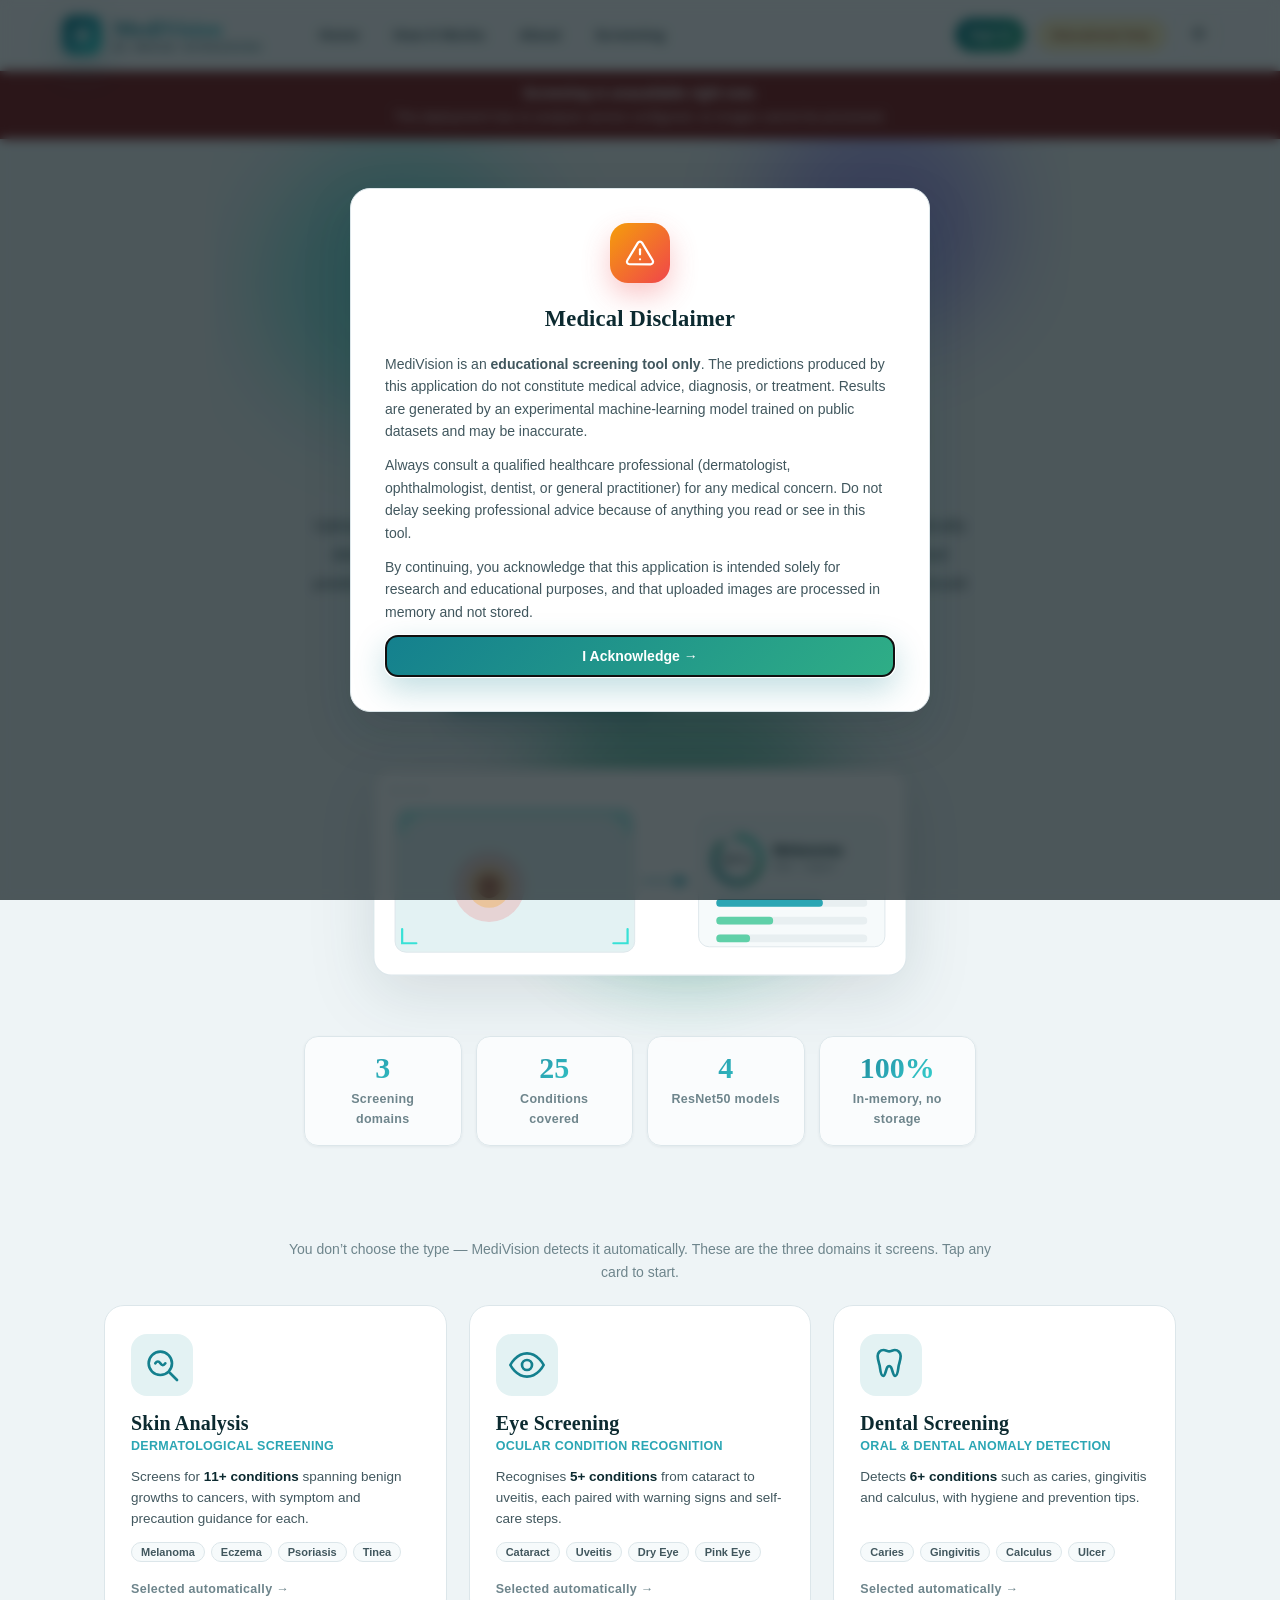
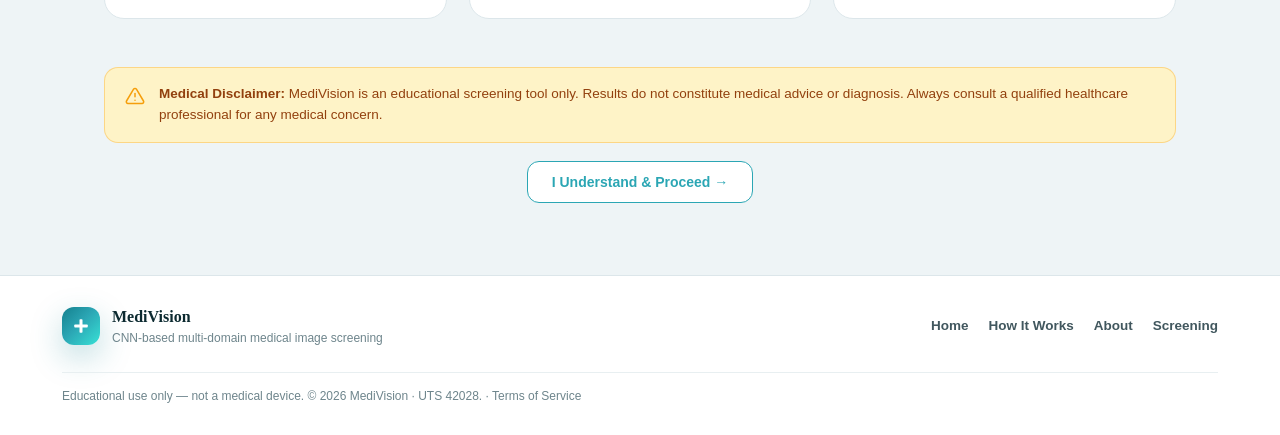
==== commit ca30f040: "Fix GitHub Pages deploy and make the frontend responsive Deployment - Remove the two conflicting Pag" ====
--- a/frontend/index.html
+++ b/frontend/index.html
@@ -7,8 +7,8 @@
   <meta name="theme-color" content="#14808E" />
   <link rel="icon" href="data:image/svg+xml,%3Csvg xmlns='http://www.w3.org/2000/svg' viewBox='0 0 32 32'%3E%3Crect width='32' height='32' rx='8' fill='%2314808E'/%3E%3Crect x='13' y='6' width='6' height='20' rx='2' fill='white'/%3E%3Crect x='6' y='13' width='20' height='6' rx='2' fill='white'/%3E%3C/svg%3E" />
   <title>MediVision &mdash; AI Medical Image Screening</title>
-  <link rel="stylesheet" href="css/styles.css?v=2" />
-  <link rel="stylesheet" href="css/auth.css?v=2" />
+  <link rel="stylesheet" href="css/styles.css?v=4" />
+  <link rel="stylesheet" href="css/auth.css?v=4" />
 </head>
 <body>
 
@@ -112,6 +112,13 @@
     </div>
   </nav>
 
+  <!-- Shown only when the backend cannot be reached. Without this the app
+       looks fully working and fails only after an image has been uploaded. -->
+  <div id="api-offline-banner" class="api-offline hidden" role="alert">
+    <strong>Screening is unavailable right now.</strong>
+    <span id="api-offline-detail">The analysis service cannot be reached, so images cannot be processed.</span>
+  </div>
+
   <main>
 
     <!-- ========================================== -->
@@ -394,10 +401,10 @@
 
         <h3 class="block-title">Model performance</h3>
         <div class="metrics-grid">
-          <div class="metric-stat"><div class="ms-domain">Domain Router</div><div class="ms-val" data-metric>98.6%</div><div class="ms-cap">Routing accuracy</div></div>
-          <div class="metric-stat"><div class="ms-domain">Skin model</div><div class="ms-val" data-metric>87.4%</div><div class="ms-cap">Top-1 accuracy &middot; F1 0.86 &middot; 11 classes</div></div>
-          <div class="metric-stat"><div class="ms-domain">Eye model</div><div class="ms-val" data-metric>91.2%</div><div class="ms-cap">Top-1 accuracy &middot; F1 0.90 &middot; 5 classes</div></div>
-          <div class="metric-stat"><div class="ms-domain">Dental model</div><div class="ms-val" data-metric>89.5%</div><div class="ms-cap">Top-1 accuracy &middot; F1 0.88 &middot; 6 classes</div></div>
+          <div class="metric-stat"><div class="ms-domain">Domain Router</div><div class="ms-val" data-metric>99.6%</div><div class="ms-cap">Routing accuracy &middot; Macro F1 0.996 &middot; 3 domains</div></div>
+          <div class="metric-stat"><div class="ms-domain">Skin model</div><div class="ms-val" data-metric>83.9%</div><div class="ms-cap">Top-1 accuracy &middot; Macro F1 0.775 &middot; 11 classes</div></div>
+          <div class="metric-stat"><div class="ms-domain">Eye model</div><div class="ms-val" data-metric>94.0%</div><div class="ms-cap">Top-1 accuracy &middot; Macro F1 0.928 &middot; 6 classes</div></div>
+          <div class="metric-stat"><div class="ms-domain">Dental model</div><div class="ms-val" data-metric>95.7%</div><div class="ms-cap">Top-1 accuracy &middot; Macro F1 0.925 &middot; 7 classes</div></div>
         </div>
         <p class="metrics-note">Indicative figures shown for layout &mdash; enter your real validation
           results in <code>api/model_metrics.json</code> and these values update automatically
@@ -804,7 +811,8 @@
   </div>
 
   <script src="js/jspdf.umd.min.js"></script>
-  <script src="js/auth.js?v=3"></script>
-  <script src="js/app.js?v=3"></script>
+  <script src="js/config.js?v=4"></script>
+  <script src="js/auth.js?v=4"></script>
+  <script src="js/app.js?v=4"></script>
 </body>
 </html>
--- a/frontend/css/styles.css
+++ b/frontend/css/styles.css
@@ -724,7 +724,9 @@
   border-radius: var(--radius);
   padding: 13px 15px;
   font-family: var(--sans);
-  font-size: 14px;
+  /* 16px, not 14px: iOS Safari zooms the whole page when a focused field is
+     under 16px. The desktop difference is negligible. */
+  font-size: 16px;
   resize: vertical;
   color: var(--ink);
   transition: border-color .2s, box-shadow .2s;
@@ -1018,7 +1020,12 @@
   position: fixed; inset: 0;
   background: rgba(8, 21, 25, 0.7);
   -webkit-backdrop-filter: blur(6px); backdrop-filter: blur(6px);
-  display: flex; align-items: center; justify-content: center;
+  /* justify-content centres horizontally; margin:auto on the card centres it
+     vertically WHEN it fits and lets the overlay scroll when it does not.
+     align-items:center would clip a tall card's top out of reach — which on a
+     landscape phone hid the "Accept" button and blocked the whole app. */
+  display: flex; justify-content: center;
+  overflow-y: auto; -webkit-overflow-scrolling: touch;
   z-index: 999; padding: 24px;
 }
 .modal-card {
@@ -1027,6 +1034,7 @@
   border-radius: var(--radius-lg);
   padding: 34px;
   max-width: 580px; width: 100%;
+  margin: auto;
   box-shadow: var(--shadow-lg);
   animation: fadeUp .4s ease both;
 }
@@ -1245,7 +1253,8 @@
 .nav-toggle {
   display: none; background: var(--surface);
   border: 1px solid var(--border); border-radius: 12px;
-  color: var(--teal-light); padding: 8px; cursor: pointer;
+  color: var(--teal-light); cursor: pointer;
+  width: 44px; height: 44px;   /* comfortable touch target */
   align-items: center; justify-content: center;
 }
 .nav-toggle:hover { background: var(--teal-soft); }
@@ -1262,20 +1271,30 @@
   .accepts { grid-template-columns: 1fr; }
   .metrics-grid { grid-template-columns: repeat(2, 1fr); }
 }
-@media (max-width: 760px) {
-  .nav-inner { padding: 12px 18px; position: relative; }
-  .brand { margin-right: 0; font-size: 19px; }
+/* Collapse the navbar to a hamburger at 900px, not 760px. Between ~761px and
+   ~850px the full desktop nav (brand + links + "research preview" badge +
+   theme toggle + auth buttons) does not fit and spilled off-screen, causing
+   horizontal scroll on iPad-portrait and small laptop windows. */
+@media (max-width: 900px) {
+  .nav-inner { position: relative; }
   .nav-toggle { display: inline-flex; order: 3; }
   .nav-right { gap: 8px; }
   .nav-links {
     display: none; position: absolute; top: 100%; left: 0; right: 0;
     flex-direction: column; gap: 0; background: var(--surface);
     border-bottom: 1px solid var(--border); box-shadow: var(--shadow-md);
-    padding: 8px 18px 12px;
+    padding: 8px 18px 12px; z-index: 50;
   }
   .nav-links.open { display: flex; }
-  .nav-links a { display: block; padding: 12px 4px; font-size: 15px; border-bottom: 1px solid var(--border-2); }
+  .nav-links a { display: block; padding: 13px 4px; font-size: 15px; border-bottom: 1px solid var(--border-2); }
   .navbar .badge { display: none; }
+}
+
+@media (max-width: 760px) {
+  .nav-inner { padding: 12px 18px; }
+  .brand { margin-right: 0; font-size: 19px; }
+  .modal-overlay { padding: 16px; }
+  .modal-card { padding: 26px 22px; }
   .hero { padding: 56px 20px 24px; }
   .hero-title { font-size: 32px; }
   .result-hero { grid-template-columns: 1fr; justify-items: center; text-align: center; }
@@ -1306,3 +1325,18 @@
   .results-actions { display: none !important; }
   .results-row, .insight-row { grid-template-columns: 1fr 1fr; }
 }
+
+/* ── API OFFLINE BANNER ─────────────────────────────────────────────────────
+   Shown when the backend is unreachable — see checkApiHealth() in app.js.
+   Deliberately loud: this is a medical screening tool, and a page that looks
+   functional while the model is unreachable is worse than an obvious outage. */
+.api-offline {
+  background: #7f1d1d;
+  color: #fff;
+  padding: 12px 20px;
+  font-size: 14px;
+  line-height: 1.5;
+  text-align: center;
+}
+.api-offline strong { display: block; font-weight: 700; margin-bottom: 2px; }
+.api-offline span { opacity: 0.9; font-size: 13px; }
--- a/frontend/css/auth.css
+++ b/frontend/css/auth.css
@@ -44,7 +44,8 @@
   border-radius: var(--radius, 12px);
   background: var(--surface-2, #F6FAFB);
   color: var(--ink, #0C2A30);
-  font: inherit; font-size: .95rem;
+  /* 16px prevents iOS Safari from zooming the page when the field is focused. */
+  font: inherit; font-size: 16px;
 }
 .mv-auth-input:focus { outline: 2px solid var(--teal, #14808E); outline-offset: 1px; }
 
